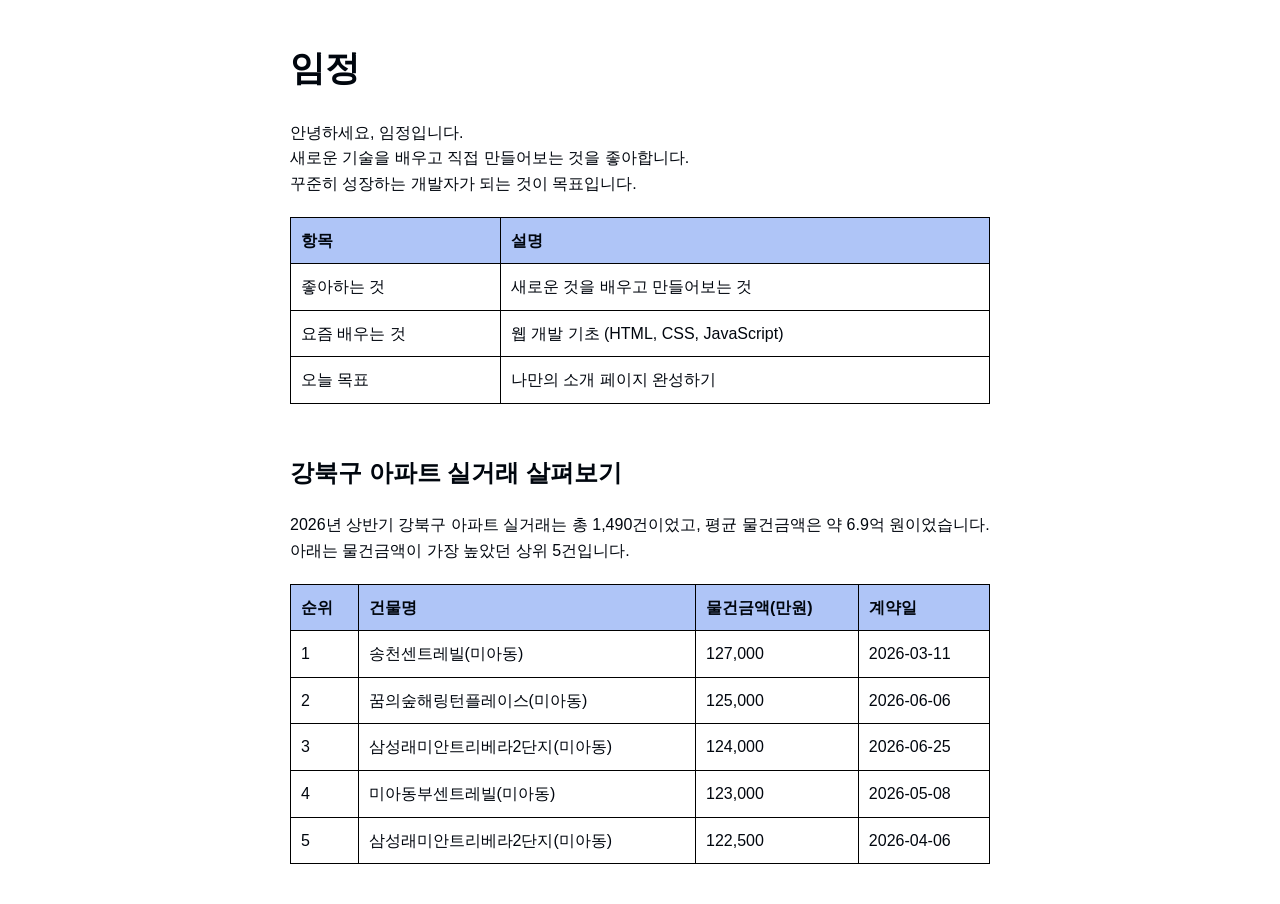
==== index.html @ 3ed94180 "Add analyze.py, index.html, seoul-apt-latest.csv Co-Authored-By: Claude Sonnet 5 <noreply@anthropic." ====
<!DOCTYPE html>
<html lang="ko">
<head>
<meta charset="UTF-8">
<title>임정 소개</title>
<style>
  body {
    font-family: sans-serif;
    max-width: 700px;
    margin: 40px auto;
    padding: 0 20px;
    background-color: #ffffff;
    color: #00060e;
    line-height: 1.6;
  }
  h1 {
    font-size: 2.2em;
  }
  table {
    border-collapse: collapse;
    width: 100%;
    margin-top: 20px;
  }
  th, td {
    border: 1px solid #000000;
    padding: 10px;
    text-align: left;
  }
  th {
    background-color: #afc5f7;
  }
  h2 {
    margin-top: 50px;
  }
</style>
</head>
<body>

<h1>임정</h1>

<p>
  안녕하세요, 임정입니다.<br>
  새로운 기술을 배우고 직접 만들어보는 것을 좋아합니다.<br>
  꾸준히 성장하는 개발자가 되는 것이 목표입니다.
</p>

<table>
  <tr>
    <th>항목</th>
    <th>설명</th>
  </tr>
  <tr>
    <td>좋아하는 것</td>
    <td>새로운 것을 배우고 만들어보는 것</td>
  </tr>
  <tr>
    <td>요즘 배우는 것</td>
    <td>웹 개발 기초 (HTML, CSS, JavaScript)</td>
  </tr>
  <tr>
    <td>오늘 목표</td>
    <td>나만의 소개 페이지 완성하기</td>
  </tr>
</table>

<h2>강북구 아파트 실거래 살펴보기</h2>

<p>
  2026년 상반기 강북구 아파트 실거래는 총 1,490건이었고, 평균 물건금액은 약 6.9억 원이었습니다.
  아래는 물건금액이 가장 높았던 상위 5건입니다.
</p>

<table>
  <tr>
    <th>순위</th>
    <th>건물명</th>
    <th>물건금액(만원)</th>
    <th>계약일</th>
  </tr>
  <tr>
    <td>1</td>
    <td>송천센트레빌(미아동)</td>
    <td>127,000</td>
    <td>2026-03-11</td>
  </tr>
  <tr>
    <td>2</td>
    <td>꿈의숲해링턴플레이스(미아동)</td>
    <td>125,000</td>
    <td>2026-06-06</td>
  </tr>
  <tr>
    <td>3</td>
    <td>삼성래미안트리베라2단지(미아동)</td>
    <td>124,000</td>
    <td>2026-06-25</td>
  </tr>
  <tr>
    <td>4</td>
    <td>미아동부센트레빌(미아동)</td>
    <td>123,000</td>
    <td>2026-05-08</td>
  </tr>
  <tr>
    <td>5</td>
    <td>삼성래미안트리베라2단지(미아동)</td>
    <td>122,500</td>
    <td>2026-04-06</td>
  </tr>
</table>

</body>
</html>
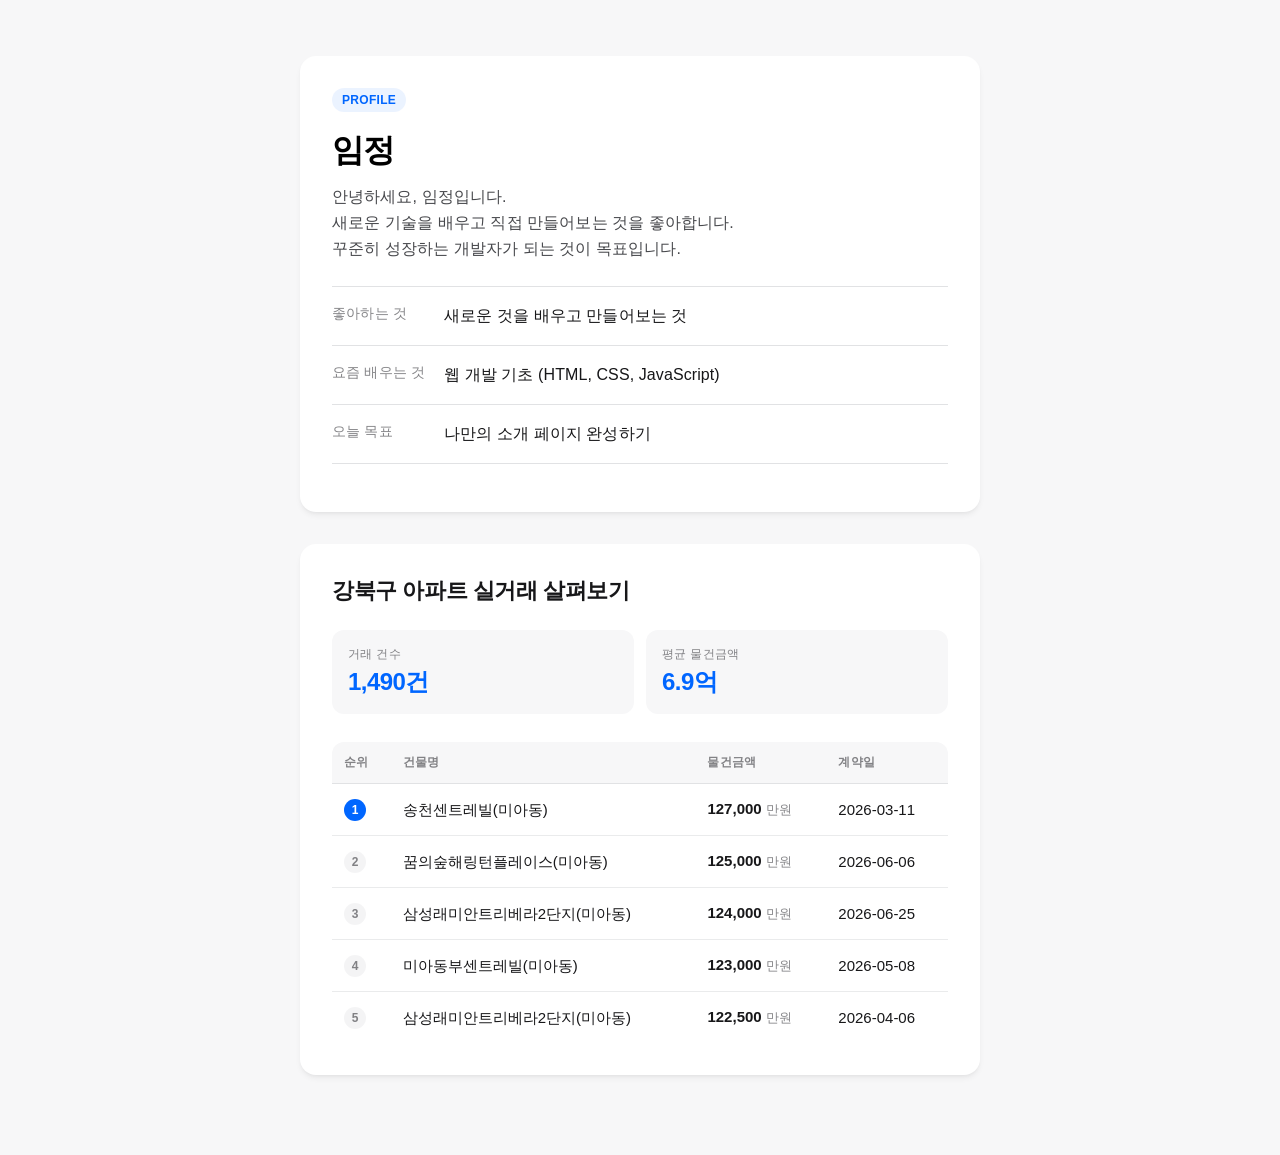
==== commit 1c00a857: "Redesign index.html with Wanted Montage design tokens Co-Authored-By: Claude Sonnet 5 <noreply@anthr" ====
--- a/index.html
+++ b/index.html
@@ -2,112 +2,346 @@
 <html lang="ko">
 <head>
 <meta charset="UTF-8">
+<meta name="viewport" content="width=device-width, initial-scale=1">
 <title>임정 소개</title>
 <style>
+  /*
+    Wanted Montage(https://github.com/wanteddev/montage-web) 디자인 토큰을
+    순수 CSS 변수로 옮겨온 값입니다. (semantic/light theme, typography, spacing)
+  */
+  :root {
+    --primary-normal: #0066FF;
+    --primary-strong: #005EEB;
+    --primary-heavy: #0054D1;
+
+    --label-normal: #171719;
+    --label-strong: #000000;
+    --label-neutral: rgba(46, 47, 51, 0.88);
+    --label-alternative: rgba(55, 56, 60, 0.61);
+    --label-assistive: rgba(55, 56, 60, 0.28);
+
+    --bg-normal: #ffffff;
+    --bg-alternative: #F7F7F8;
+
+    --line-solid-normal: #E1E2E4;
+    --line-solid-neutral: #EAEBEC;
+    --line-normal-normal: rgba(112, 115, 124, 0.22);
+    --fill-normal: rgba(112, 115, 124, 0.08);
+
+    --status-positive: #00BF40;
+    --status-cautionary: #FF9200;
+    --status-negative: #FF4242;
+
+    --primary-bg-weak: rgba(0, 102, 255, 0.08);
+
+    --radius-sm: 8px;
+    --radius-md: 12px;
+    --radius-lg: 16px;
+
+    --shadow-small: 0px 2px 4px -2px rgba(15, 15, 16, 0.06), 0px 4px 6px -1px rgba(15, 15, 16, 0.06);
+    --shadow-medium: 0px 4px 6px -2px rgba(15, 15, 16, 0.07), 0px 10px 15px -3px rgba(15, 15, 16, 0.07);
+  }
+
+  @media (prefers-color-scheme: dark) {
+    :root {
+      --primary-normal: #3385FF;
+      --primary-strong: #1A75FF;
+      --primary-heavy: #0066FF;
+
+      --label-normal: #F7F7F8;
+      --label-strong: #ffffff;
+      --label-neutral: rgba(194, 196, 200, 0.88);
+      --label-alternative: rgba(174, 176, 182, 0.61);
+      --label-assistive: rgba(174, 176, 182, 0.28);
+
+      --bg-normal: #1B1C1E;
+      --bg-alternative: #0F0F10;
+
+      --line-solid-normal: #37383C;
+      --line-solid-neutral: #333438;
+      --line-normal-normal: rgba(135, 138, 147, 0.28);
+      --fill-normal: rgba(135, 138, 147, 0.22);
+
+      --primary-bg-weak: rgba(51, 133, 255, 0.12);
+      --shadow-small: 0px 2px 4px -2px rgba(0, 0, 0, 0.4), 0px 4px 6px -1px rgba(0, 0, 0, 0.4);
+      --shadow-medium: 0px 4px 6px -2px rgba(0, 0, 0, 0.45), 0px 10px 15px -3px rgba(0, 0, 0, 0.45);
+    }
+  }
+
+  * { box-sizing: border-box; }
+
   body {
-    font-family: sans-serif;
-    max-width: 700px;
-    margin: 40px auto;
-    padding: 0 20px;
-    background-color: #ffffff;
-    color: #00060e;
-    line-height: 1.6;
-  }
-  h1 {
-    font-size: 2.2em;
-  }
+    font-family: "Pretendard", -apple-system, BlinkMacSystemFont, "Apple SD Gothic Neo",
+      "Segoe UI", Roboto, "Noto Sans KR", sans-serif;
+    max-width: 720px;
+    margin: 0 auto;
+    padding: 56px 20px 80px;
+    background-color: var(--bg-alternative);
+    color: var(--label-normal);
+  }
+
+  /* Montage typography scale */
+  .title1 {
+    font-size: 2rem;
+    line-height: 2.75rem;
+    letter-spacing: -0.0253em;
+    font-weight: 700;
+    margin: 0;
+  }
+  .heading1 {
+    font-size: 1.375rem;
+    line-height: 1.875rem;
+    letter-spacing: -0.0194em;
+    font-weight: 700;
+    margin: 0;
+  }
+  .body1 {
+    font-size: 1rem;
+    line-height: 1.625rem;
+    letter-spacing: 0.0057em;
+    font-weight: 400;
+    margin: 0;
+  }
+  .label1 {
+    font-size: 0.875rem;
+    line-height: 1.25rem;
+    letter-spacing: 0.0145em;
+    font-weight: 500;
+  }
+  .caption1 {
+    font-size: 0.75rem;
+    line-height: 1rem;
+    letter-spacing: 0.0252em;
+    font-weight: 500;
+  }
+
+  .card {
+    background-color: var(--bg-normal);
+    border-radius: var(--radius-lg);
+    box-shadow: var(--shadow-small);
+    padding: 32px;
+  }
+
+  section + section {
+    margin-top: 32px;
+  }
+
+  .profile-name {
+    color: var(--label-strong);
+  }
+
+  .profile-desc {
+    margin-top: 12px;
+    color: var(--label-neutral);
+  }
+
+  .badge {
+    display: inline-flex;
+    align-items: center;
+    gap: 6px;
+    padding: 4px 10px;
+    border-radius: 999px;
+    background-color: var(--primary-bg-weak);
+    color: var(--primary-normal);
+    font-weight: 600;
+    width: fit-content;
+    margin-bottom: 16px;
+  }
+
+  .info-grid {
+    margin-top: 24px;
+    border-top: 1px solid var(--line-solid-normal);
+  }
+
+  .info-row {
+    display: flex;
+    gap: 16px;
+    padding: 16px 0;
+    border-bottom: 1px solid var(--line-solid-normal);
+  }
+
+  .info-row dt {
+    flex: 0 0 96px;
+    color: var(--label-alternative);
+    font-weight: 500;
+  }
+
+  .info-row dd {
+    margin: 0;
+    color: var(--label-normal);
+  }
+
+  .stat-grid {
+    display: grid;
+    grid-template-columns: repeat(2, 1fr);
+    gap: 12px;
+    margin: 24px 0 28px;
+  }
+
+  .stat-card {
+    background-color: var(--bg-alternative);
+    border-radius: var(--radius-md);
+    padding: 16px;
+  }
+
+  .stat-card .caption1 {
+    color: var(--label-alternative);
+    display: block;
+    margin-bottom: 4px;
+  }
+
+  .stat-card .stat-value {
+    font-size: 1.5rem;
+    line-height: 2rem;
+    letter-spacing: -0.023em;
+    font-weight: 700;
+    color: var(--primary-normal);
+  }
+
   table {
+    width: 100%;
     border-collapse: collapse;
-    width: 100%;
-    margin-top: 20px;
-  }
-  th, td {
-    border: 1px solid #000000;
-    padding: 10px;
+    border-radius: var(--radius-md);
+    overflow: hidden;
+  }
+
+  thead th {
+    background-color: var(--bg-alternative);
+    color: var(--label-alternative);
     text-align: left;
-  }
-  th {
-    background-color: #afc5f7;
-  }
-  h2 {
-    margin-top: 50px;
+    padding: 12px 12px;
+    font-size: 0.75rem;
+    letter-spacing: 0.0252em;
+    font-weight: 600;
+    border-bottom: 1px solid var(--line-solid-normal);
+  }
+
+  tbody td {
+    padding: 14px 12px;
+    border-bottom: 1px solid var(--line-solid-neutral);
+    font-size: 0.9375rem;
+    line-height: 1.375rem;
+    color: var(--label-normal);
+  }
+
+  tbody tr:last-child td {
+    border-bottom: none;
+  }
+
+  .rank-chip {
+    display: inline-flex;
+    align-items: center;
+    justify-content: center;
+    width: 22px;
+    height: 22px;
+    border-radius: 999px;
+    background-color: var(--fill-normal);
+    color: var(--label-alternative);
+    font-size: 0.75rem;
+    font-weight: 700;
+  }
+
+  .rank-chip.top {
+    background-color: var(--primary-normal);
+    color: #ffffff;
+  }
+
+  .price-cell {
+    font-weight: 600;
+    color: var(--label-normal);
+  }
+
+  .price-unit {
+    color: var(--label-alternative);
+    font-weight: 400;
+    font-size: 0.8125rem;
   }
 </style>
 </head>
 <body>
 
-<h1>임정</h1>
-
-<p>
-  안녕하세요, 임정입니다.<br>
-  새로운 기술을 배우고 직접 만들어보는 것을 좋아합니다.<br>
-  꾸준히 성장하는 개발자가 되는 것이 목표입니다.
-</p>
-
-<table>
-  <tr>
-    <th>항목</th>
-    <th>설명</th>
-  </tr>
-  <tr>
-    <td>좋아하는 것</td>
-    <td>새로운 것을 배우고 만들어보는 것</td>
-  </tr>
-  <tr>
-    <td>요즘 배우는 것</td>
-    <td>웹 개발 기초 (HTML, CSS, JavaScript)</td>
-  </tr>
-  <tr>
-    <td>오늘 목표</td>
-    <td>나만의 소개 페이지 완성하기</td>
-  </tr>
-</table>
-
-<h2>강북구 아파트 실거래 살펴보기</h2>
-
-<p>
-  2026년 상반기 강북구 아파트 실거래는 총 1,490건이었고, 평균 물건금액은 약 6.9억 원이었습니다.
-  아래는 물건금액이 가장 높았던 상위 5건입니다.
-</p>
-
-<table>
-  <tr>
-    <th>순위</th>
-    <th>건물명</th>
-    <th>물건금액(만원)</th>
-    <th>계약일</th>
-  </tr>
-  <tr>
-    <td>1</td>
-    <td>송천센트레빌(미아동)</td>
-    <td>127,000</td>
-    <td>2026-03-11</td>
-  </tr>
-  <tr>
-    <td>2</td>
-    <td>꿈의숲해링턴플레이스(미아동)</td>
-    <td>125,000</td>
-    <td>2026-06-06</td>
-  </tr>
-  <tr>
-    <td>3</td>
-    <td>삼성래미안트리베라2단지(미아동)</td>
-    <td>124,000</td>
-    <td>2026-06-25</td>
-  </tr>
-  <tr>
-    <td>4</td>
-    <td>미아동부센트레빌(미아동)</td>
-    <td>123,000</td>
-    <td>2026-05-08</td>
-  </tr>
-  <tr>
-    <td>5</td>
-    <td>삼성래미안트리베라2단지(미아동)</td>
-    <td>122,500</td>
-    <td>2026-04-06</td>
-  </tr>
-</table>
+<section class="card">
+  <span class="badge caption1">PROFILE</span>
+  <h1 class="title1 profile-name">임정</h1>
+  <p class="body1 profile-desc">
+    안녕하세요, 임정입니다.<br>
+    새로운 기술을 배우고 직접 만들어보는 것을 좋아합니다.<br>
+    꾸준히 성장하는 개발자가 되는 것이 목표입니다.
+  </p>
+
+  <dl class="info-grid">
+    <div class="info-row">
+      <dt class="label1">좋아하는 것</dt>
+      <dd class="body1">새로운 것을 배우고 만들어보는 것</dd>
+    </div>
+    <div class="info-row">
+      <dt class="label1">요즘 배우는 것</dt>
+      <dd class="body1">웹 개발 기초 (HTML, CSS, JavaScript)</dd>
+    </div>
+    <div class="info-row">
+      <dt class="label1">오늘 목표</dt>
+      <dd class="body1">나만의 소개 페이지 완성하기</dd>
+    </div>
+  </dl>
+</section>
+
+<section class="card">
+  <h2 class="heading1">강북구 아파트 실거래 살펴보기</h2>
+
+  <div class="stat-grid">
+    <div class="stat-card">
+      <span class="caption1">거래 건수</span>
+      <span class="stat-value">1,490건</span>
+    </div>
+    <div class="stat-card">
+      <span class="caption1">평균 물건금액</span>
+      <span class="stat-value">6.9억</span>
+    </div>
+  </div>
+
+  <table>
+    <thead>
+      <tr>
+        <th>순위</th>
+        <th>건물명</th>
+        <th>물건금액</th>
+        <th>계약일</th>
+      </tr>
+    </thead>
+    <tbody>
+      <tr>
+        <td><span class="rank-chip top">1</span></td>
+        <td>송천센트레빌(미아동)</td>
+        <td class="price-cell">127,000 <span class="price-unit">만원</span></td>
+        <td>2026-03-11</td>
+      </tr>
+      <tr>
+        <td><span class="rank-chip">2</span></td>
+        <td>꿈의숲해링턴플레이스(미아동)</td>
+        <td class="price-cell">125,000 <span class="price-unit">만원</span></td>
+        <td>2026-06-06</td>
+      </tr>
+      <tr>
+        <td><span class="rank-chip">3</span></td>
+        <td>삼성래미안트리베라2단지(미아동)</td>
+        <td class="price-cell">124,000 <span class="price-unit">만원</span></td>
+        <td>2026-06-25</td>
+      </tr>
+      <tr>
+        <td><span class="rank-chip">4</span></td>
+        <td>미아동부센트레빌(미아동)</td>
+        <td class="price-cell">123,000 <span class="price-unit">만원</span></td>
+        <td>2026-05-08</td>
+      </tr>
+      <tr>
+        <td><span class="rank-chip">5</span></td>
+        <td>삼성래미안트리베라2단지(미아동)</td>
+        <td class="price-cell">122,500 <span class="price-unit">만원</span></td>
+        <td>2026-04-06</td>
+      </tr>
+    </tbody>
+  </table>
+</section>
 
 </body>
 </html>
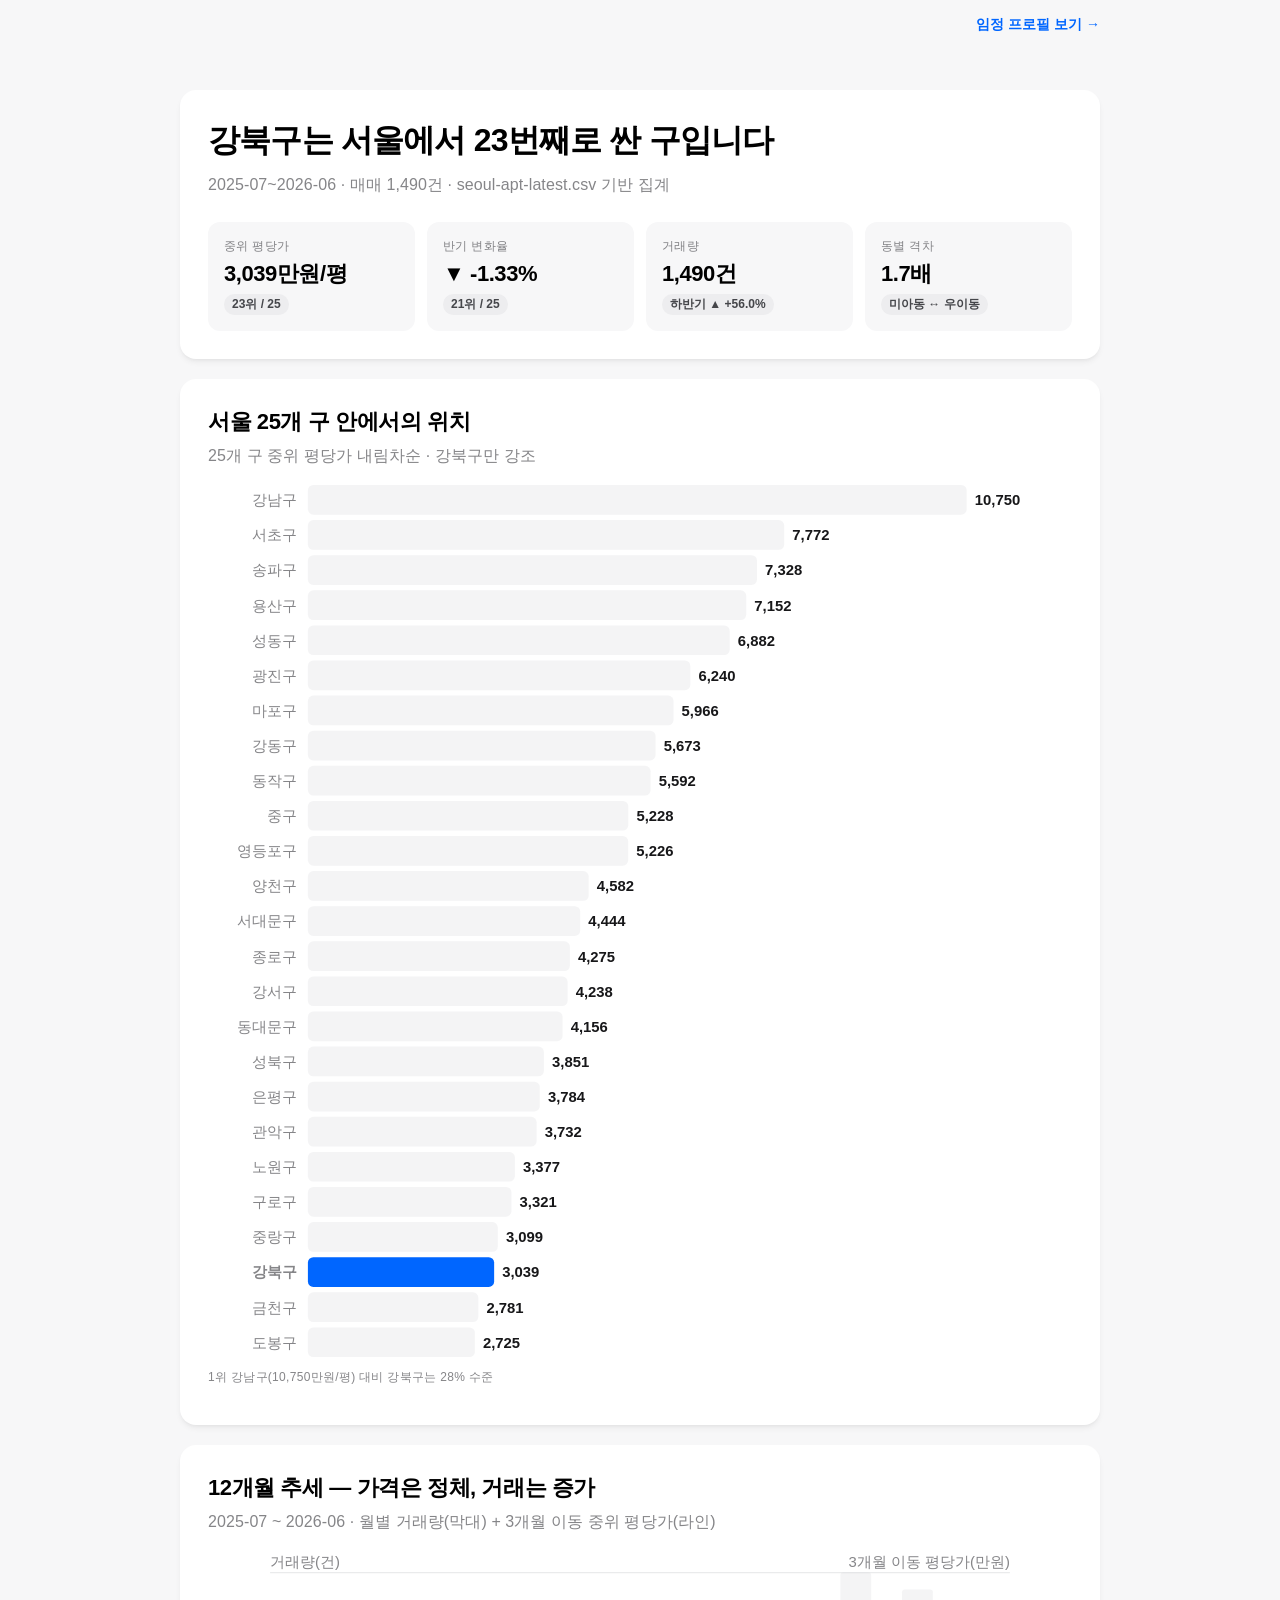
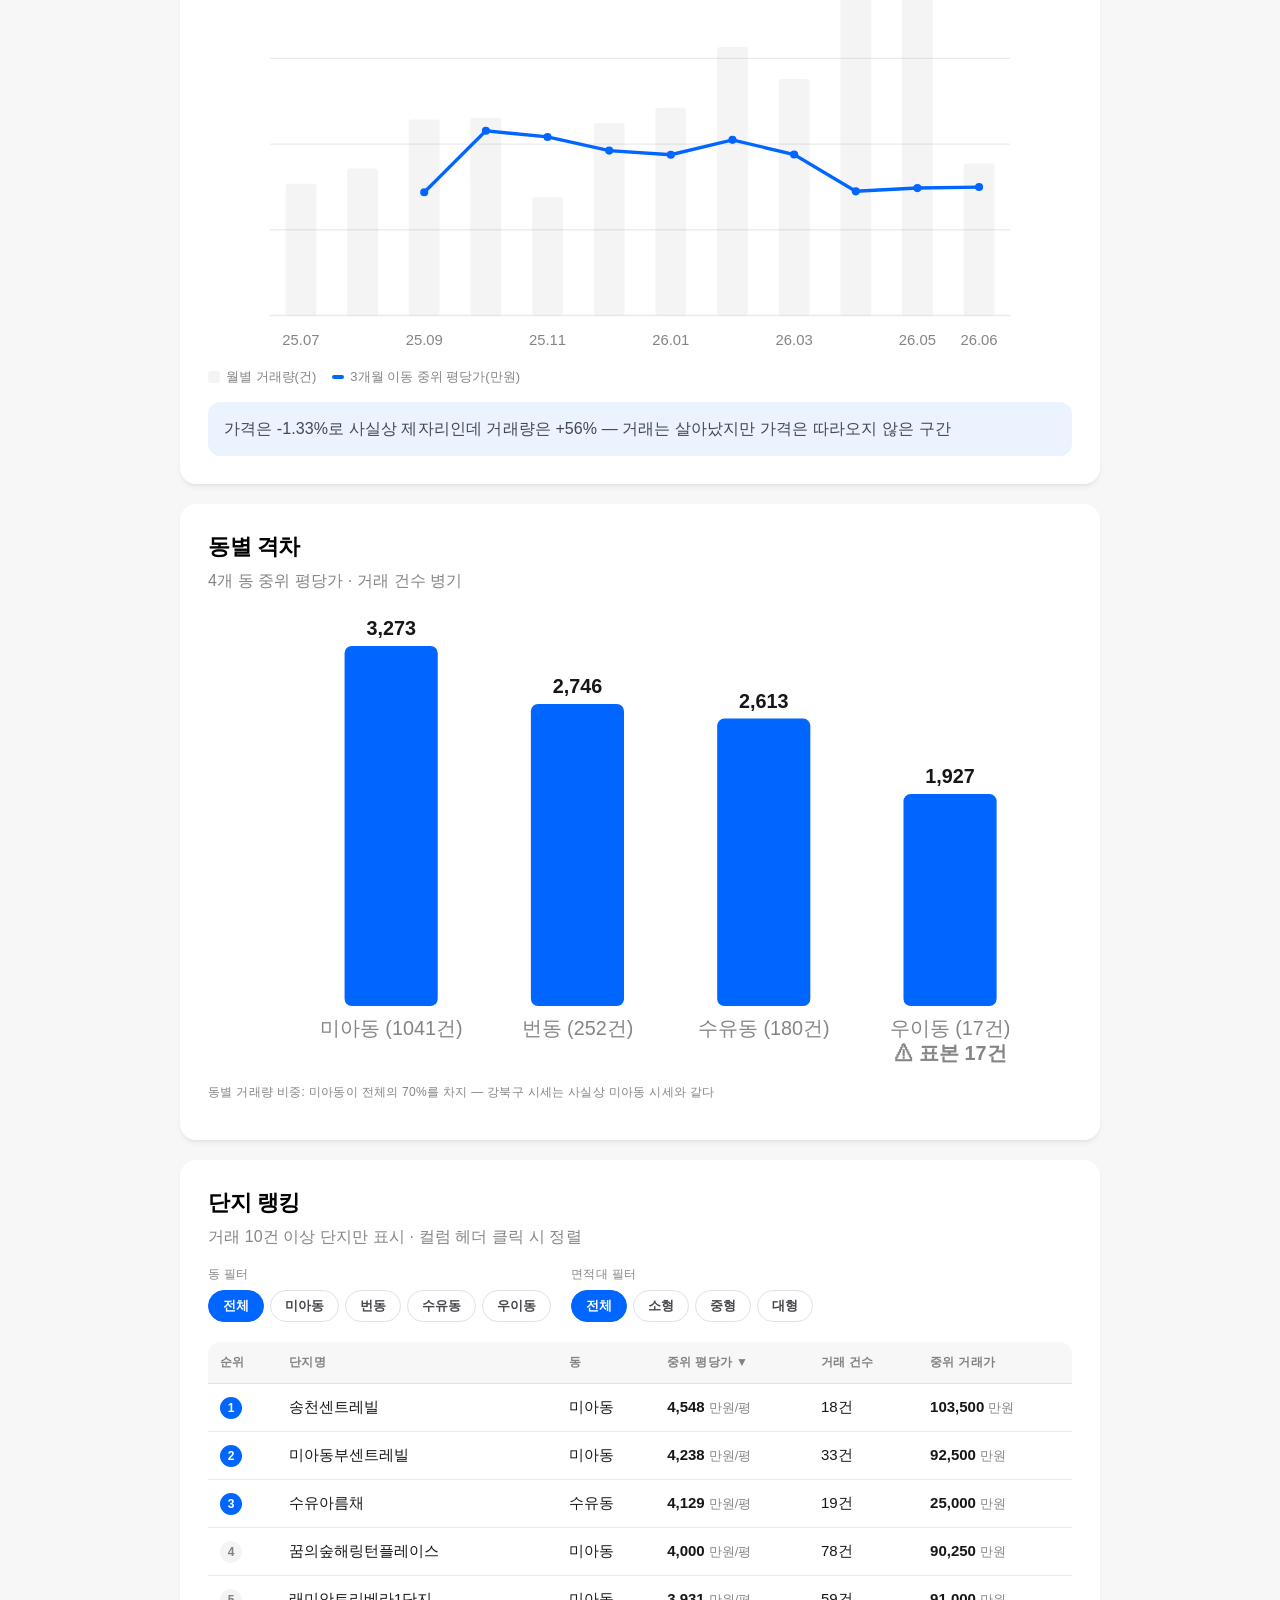
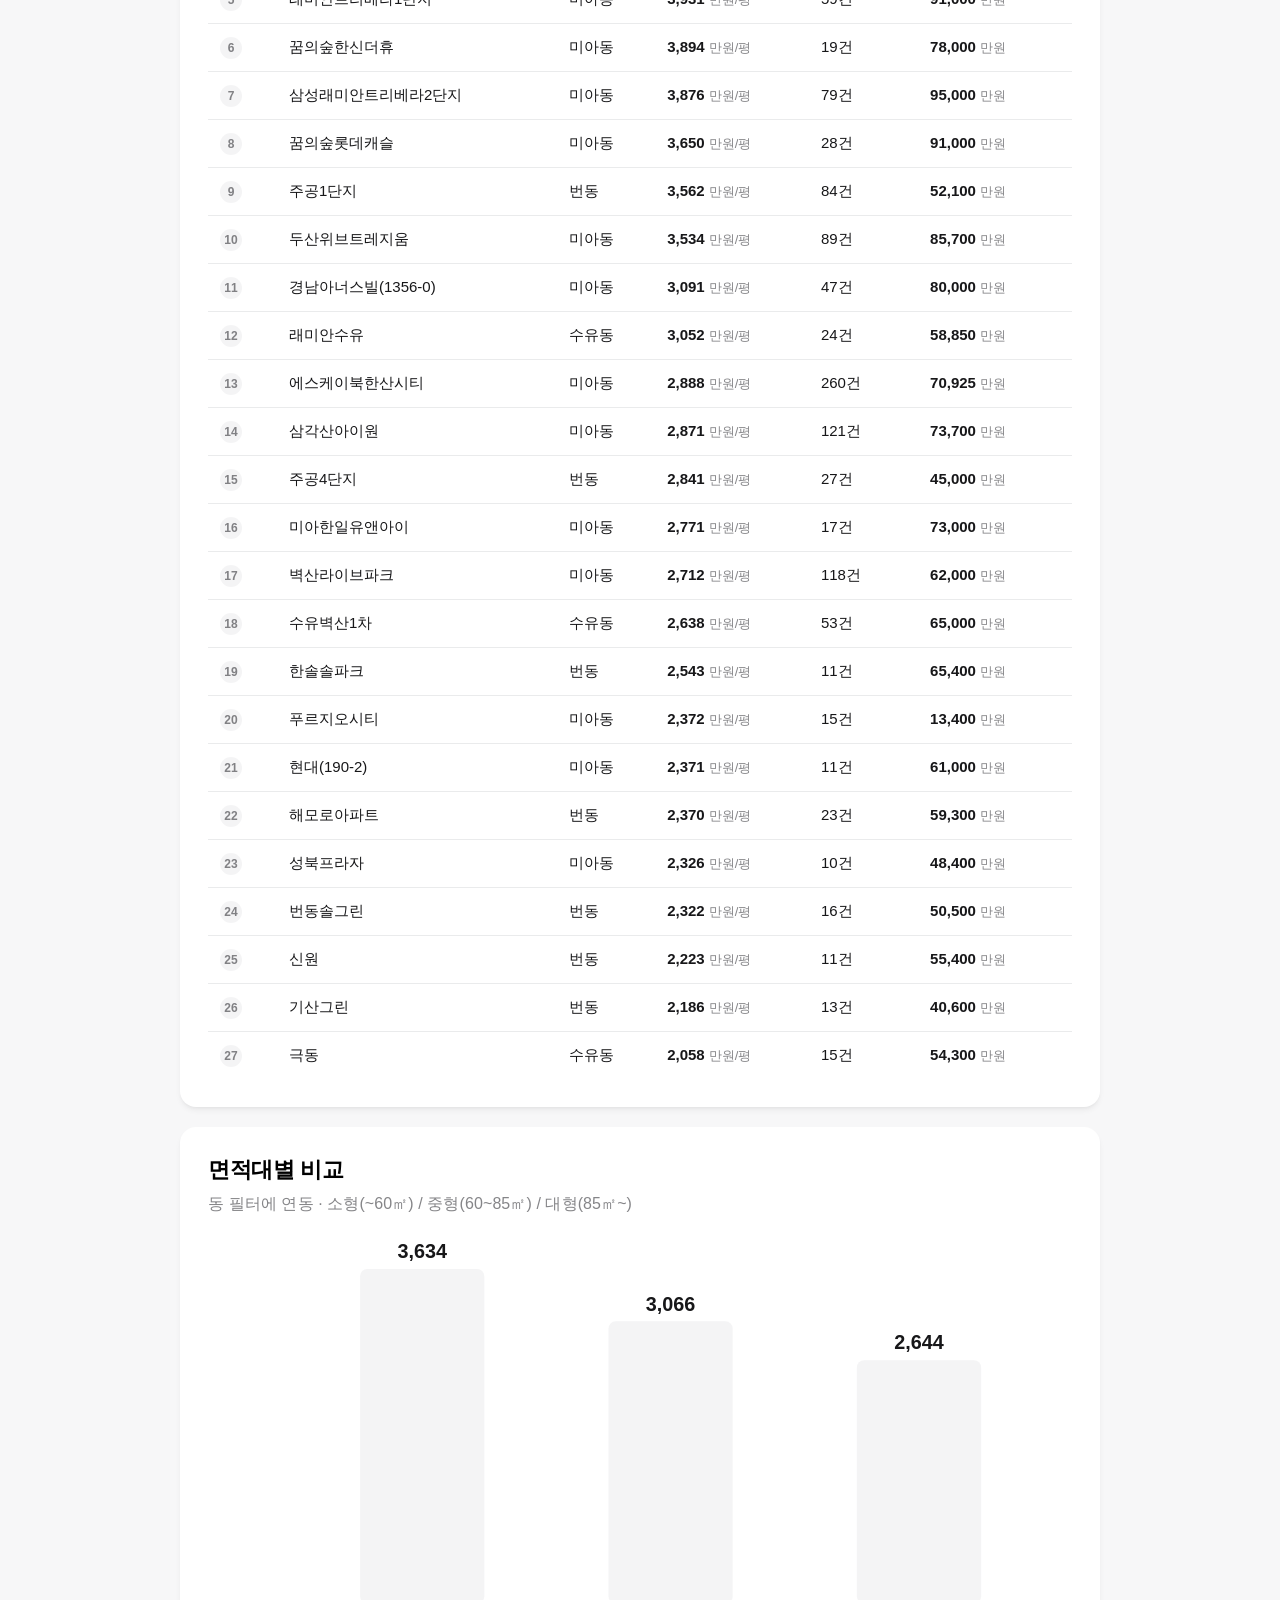
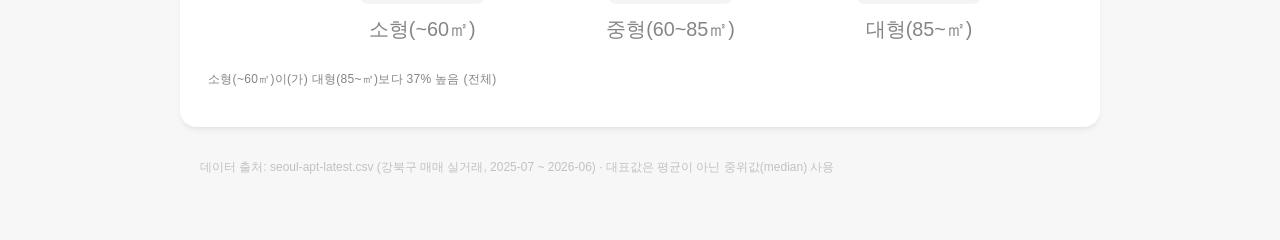
==== commit 3daafdaa: "Add 강북구 apartment sales dashboard Replace index.html with a single-page dashboard (S0-S5) driven by " ====
--- a/index.html
+++ b/index.html
@@ -3,345 +3,104 @@
 <head>
 <meta charset="UTF-8">
 <meta name="viewport" content="width=device-width, initial-scale=1">
-<title>임정 소개</title>
-<style>
-  /*
-    Wanted Montage(https://github.com/wanteddev/montage-web) 디자인 토큰을
-    순수 CSS 변수로 옮겨온 값입니다. (semantic/light theme, typography, spacing)
-  */
-  :root {
-    --primary-normal: #0066FF;
-    --primary-strong: #005EEB;
-    --primary-heavy: #0054D1;
-
-    --label-normal: #171719;
-    --label-strong: #000000;
-    --label-neutral: rgba(46, 47, 51, 0.88);
-    --label-alternative: rgba(55, 56, 60, 0.61);
-    --label-assistive: rgba(55, 56, 60, 0.28);
-
-    --bg-normal: #ffffff;
-    --bg-alternative: #F7F7F8;
-
-    --line-solid-normal: #E1E2E4;
-    --line-solid-neutral: #EAEBEC;
-    --line-normal-normal: rgba(112, 115, 124, 0.22);
-    --fill-normal: rgba(112, 115, 124, 0.08);
-
-    --status-positive: #00BF40;
-    --status-cautionary: #FF9200;
-    --status-negative: #FF4242;
-
-    --primary-bg-weak: rgba(0, 102, 255, 0.08);
-
-    --radius-sm: 8px;
-    --radius-md: 12px;
-    --radius-lg: 16px;
-
-    --shadow-small: 0px 2px 4px -2px rgba(15, 15, 16, 0.06), 0px 4px 6px -1px rgba(15, 15, 16, 0.06);
-    --shadow-medium: 0px 4px 6px -2px rgba(15, 15, 16, 0.07), 0px 10px 15px -3px rgba(15, 15, 16, 0.07);
-  }
-
-  @media (prefers-color-scheme: dark) {
-    :root {
-      --primary-normal: #3385FF;
-      --primary-strong: #1A75FF;
-      --primary-heavy: #0066FF;
-
-      --label-normal: #F7F7F8;
-      --label-strong: #ffffff;
-      --label-neutral: rgba(194, 196, 200, 0.88);
-      --label-alternative: rgba(174, 176, 182, 0.61);
-      --label-assistive: rgba(174, 176, 182, 0.28);
-
-      --bg-normal: #1B1C1E;
-      --bg-alternative: #0F0F10;
-
-      --line-solid-normal: #37383C;
-      --line-solid-neutral: #333438;
-      --line-normal-normal: rgba(135, 138, 147, 0.28);
-      --fill-normal: rgba(135, 138, 147, 0.22);
-
-      --primary-bg-weak: rgba(51, 133, 255, 0.12);
-      --shadow-small: 0px 2px 4px -2px rgba(0, 0, 0, 0.4), 0px 4px 6px -1px rgba(0, 0, 0, 0.4);
-      --shadow-medium: 0px 4px 6px -2px rgba(0, 0, 0, 0.45), 0px 10px 15px -3px rgba(0, 0, 0, 0.45);
-    }
-  }
-
-  * { box-sizing: border-box; }
-
-  body {
-    font-family: "Pretendard", -apple-system, BlinkMacSystemFont, "Apple SD Gothic Neo",
-      "Segoe UI", Roboto, "Noto Sans KR", sans-serif;
-    max-width: 720px;
-    margin: 0 auto;
-    padding: 56px 20px 80px;
-    background-color: var(--bg-alternative);
-    color: var(--label-normal);
-  }
-
-  /* Montage typography scale */
-  .title1 {
-    font-size: 2rem;
-    line-height: 2.75rem;
-    letter-spacing: -0.0253em;
-    font-weight: 700;
-    margin: 0;
-  }
-  .heading1 {
-    font-size: 1.375rem;
-    line-height: 1.875rem;
-    letter-spacing: -0.0194em;
-    font-weight: 700;
-    margin: 0;
-  }
-  .body1 {
-    font-size: 1rem;
-    line-height: 1.625rem;
-    letter-spacing: 0.0057em;
-    font-weight: 400;
-    margin: 0;
-  }
-  .label1 {
-    font-size: 0.875rem;
-    line-height: 1.25rem;
-    letter-spacing: 0.0145em;
-    font-weight: 500;
-  }
-  .caption1 {
-    font-size: 0.75rem;
-    line-height: 1rem;
-    letter-spacing: 0.0252em;
-    font-weight: 500;
-  }
-
-  .card {
-    background-color: var(--bg-normal);
-    border-radius: var(--radius-lg);
-    box-shadow: var(--shadow-small);
-    padding: 32px;
-  }
-
-  section + section {
-    margin-top: 32px;
-  }
-
-  .profile-name {
-    color: var(--label-strong);
-  }
-
-  .profile-desc {
-    margin-top: 12px;
-    color: var(--label-neutral);
-  }
-
-  .badge {
-    display: inline-flex;
-    align-items: center;
-    gap: 6px;
-    padding: 4px 10px;
-    border-radius: 999px;
-    background-color: var(--primary-bg-weak);
-    color: var(--primary-normal);
-    font-weight: 600;
-    width: fit-content;
-    margin-bottom: 16px;
-  }
-
-  .info-grid {
-    margin-top: 24px;
-    border-top: 1px solid var(--line-solid-normal);
-  }
-
-  .info-row {
-    display: flex;
-    gap: 16px;
-    padding: 16px 0;
-    border-bottom: 1px solid var(--line-solid-normal);
-  }
-
-  .info-row dt {
-    flex: 0 0 96px;
-    color: var(--label-alternative);
-    font-weight: 500;
-  }
-
-  .info-row dd {
-    margin: 0;
-    color: var(--label-normal);
-  }
-
-  .stat-grid {
-    display: grid;
-    grid-template-columns: repeat(2, 1fr);
-    gap: 12px;
-    margin: 24px 0 28px;
-  }
-
-  .stat-card {
-    background-color: var(--bg-alternative);
-    border-radius: var(--radius-md);
-    padding: 16px;
-  }
-
-  .stat-card .caption1 {
-    color: var(--label-alternative);
-    display: block;
-    margin-bottom: 4px;
-  }
-
-  .stat-card .stat-value {
-    font-size: 1.5rem;
-    line-height: 2rem;
-    letter-spacing: -0.023em;
-    font-weight: 700;
-    color: var(--primary-normal);
-  }
-
-  table {
-    width: 100%;
-    border-collapse: collapse;
-    border-radius: var(--radius-md);
-    overflow: hidden;
-  }
-
-  thead th {
-    background-color: var(--bg-alternative);
-    color: var(--label-alternative);
-    text-align: left;
-    padding: 12px 12px;
-    font-size: 0.75rem;
-    letter-spacing: 0.0252em;
-    font-weight: 600;
-    border-bottom: 1px solid var(--line-solid-normal);
-  }
-
-  tbody td {
-    padding: 14px 12px;
-    border-bottom: 1px solid var(--line-solid-neutral);
-    font-size: 0.9375rem;
-    line-height: 1.375rem;
-    color: var(--label-normal);
-  }
-
-  tbody tr:last-child td {
-    border-bottom: none;
-  }
-
-  .rank-chip {
-    display: inline-flex;
-    align-items: center;
-    justify-content: center;
-    width: 22px;
-    height: 22px;
-    border-radius: 999px;
-    background-color: var(--fill-normal);
-    color: var(--label-alternative);
-    font-size: 0.75rem;
-    font-weight: 700;
-  }
-
-  .rank-chip.top {
-    background-color: var(--primary-normal);
-    color: #ffffff;
-  }
-
-  .price-cell {
-    font-weight: 600;
-    color: var(--label-normal);
-  }
-
-  .price-unit {
-    color: var(--label-alternative);
-    font-weight: 400;
-    font-size: 0.8125rem;
-  }
-</style>
+<title>강북구 아파트 매매 대시보드</title>
+<link rel="stylesheet" href="assets/dashboard.css">
 </head>
 <body>
 
-<section class="card">
-  <span class="badge caption1">PROFILE</span>
-  <h1 class="title1 profile-name">임정</h1>
-  <p class="body1 profile-desc">
-    안녕하세요, 임정입니다.<br>
-    새로운 기술을 배우고 직접 만들어보는 것을 좋아합니다.<br>
-    꾸준히 성장하는 개발자가 되는 것이 목표입니다.
-  </p>
+<nav class="top-nav">
+  <a href="profile.html">임정 프로필 보기 →</a>
+</nav>
 
-  <dl class="info-grid">
-    <div class="info-row">
-      <dt class="label1">좋아하는 것</dt>
-      <dd class="body1">새로운 것을 배우고 만들어보는 것</dd>
+<div class="wrap">
+
+  <!-- S0. 히어로 -->
+  <section class="card hero">
+    <h1 class="title1 hero-headline" id="hero-headline">불러오는 중…</h1>
+    <p class="body1 hero-sub" id="hero-sub"></p>
+    <div class="kpi-grid" id="kpi-grid"></div>
+  </section>
+
+  <!-- S1. 서울 25개 구 안에서의 위치 -->
+  <section class="card">
+    <div class="section-header">
+      <h2 class="heading1">서울 25개 구 안에서의 위치</h2>
+      <p class="body1 section-caption">25개 구 중위 평당가 내림차순 · 강북구만 강조</p>
     </div>
-    <div class="info-row">
-      <dt class="label1">요즘 배우는 것</dt>
-      <dd class="body1">웹 개발 기초 (HTML, CSS, JavaScript)</dd>
+    <div class="chart-scroll" id="gu-ranking-chart" role="group" aria-label="서울 25개 구 중위 평당가 랭킹 차트"></div>
+    <p class="caption1 section-caption" id="gu-ranking-caption"></p>
+  </section>
+
+  <!-- S2. 12개월 추세 -->
+  <section class="card">
+    <div class="section-header">
+      <h2 class="heading1">12개월 추세 — 가격은 정체, 거래는 증가</h2>
+      <p class="body1 section-caption">2025-07 ~ 2026-06 · 월별 거래량(막대) + 3개월 이동 중위 평당가(라인)</p>
     </div>
-    <div class="info-row">
-      <dt class="label1">오늘 목표</dt>
-      <dd class="body1">나만의 소개 페이지 완성하기</dd>
+    <div class="chart-scroll" id="monthly-chart"></div>
+    <div class="legend">
+      <span class="legend-item"><span class="legend-swatch bar"></span>월별 거래량(건)</span>
+      <span class="legend-item"><span class="legend-swatch line"></span>3개월 이동 중위 평당가(만원)</span>
     </div>
-  </dl>
-</section>
+    <p class="section-insight body1">
+      가격은 -1.33%로 사실상 제자리인데 거래량은 +56% — 거래는 살아났지만 가격은 따라오지 않은 구간
+    </p>
+  </section>
 
-<section class="card">
-  <h2 class="heading1">강북구 아파트 실거래 살펴보기</h2>
+  <!-- S3. 동별 격차 -->
+  <section class="card">
+    <div class="section-header">
+      <h2 class="heading1">동별 격차</h2>
+      <p class="body1 section-caption">4개 동 중위 평당가 · 거래 건수 병기</p>
+    </div>
+    <div class="chart-scroll" id="dong-chart"></div>
+    <p class="caption1 section-caption" id="dong-caption"></p>
+  </section>
 
-  <div class="stat-grid">
-    <div class="stat-card">
-      <span class="caption1">거래 건수</span>
-      <span class="stat-value">1,490건</span>
+  <!-- S4. 단지 랭킹 -->
+  <section class="card">
+    <div class="section-header">
+      <h2 class="heading1">단지 랭킹</h2>
+      <p class="body1 section-caption">거래 10건 이상 단지만 표시 · 컬럼 헤더 클릭 시 정렬</p>
     </div>
-    <div class="stat-card">
-      <span class="caption1">평균 물건금액</span>
-      <span class="stat-value">6.9억</span>
+
+    <div class="filter-bar">
+      <div class="filter-group">
+        <span class="caption1">동 필터</span>
+        <div class="filter-options" id="dong-filter" role="group" aria-label="동 필터"></div>
+      </div>
+      <div class="filter-group">
+        <span class="caption1">면적대 필터</span>
+        <div class="filter-options" id="area-filter" role="group" aria-label="면적대 필터"></div>
+      </div>
     </div>
-  </div>
 
-  <table>
-    <thead>
-      <tr>
-        <th>순위</th>
-        <th>건물명</th>
-        <th>물건금액</th>
-        <th>계약일</th>
-      </tr>
-    </thead>
-    <tbody>
-      <tr>
-        <td><span class="rank-chip top">1</span></td>
-        <td>송천센트레빌(미아동)</td>
-        <td class="price-cell">127,000 <span class="price-unit">만원</span></td>
-        <td>2026-03-11</td>
-      </tr>
-      <tr>
-        <td><span class="rank-chip">2</span></td>
-        <td>꿈의숲해링턴플레이스(미아동)</td>
-        <td class="price-cell">125,000 <span class="price-unit">만원</span></td>
-        <td>2026-06-06</td>
-      </tr>
-      <tr>
-        <td><span class="rank-chip">3</span></td>
-        <td>삼성래미안트리베라2단지(미아동)</td>
-        <td class="price-cell">124,000 <span class="price-unit">만원</span></td>
-        <td>2026-06-25</td>
-      </tr>
-      <tr>
-        <td><span class="rank-chip">4</span></td>
-        <td>미아동부센트레빌(미아동)</td>
-        <td class="price-cell">123,000 <span class="price-unit">만원</span></td>
-        <td>2026-05-08</td>
-      </tr>
-      <tr>
-        <td><span class="rank-chip">5</span></td>
-        <td>삼성래미안트리베라2단지(미아동)</td>
-        <td class="price-cell">122,500 <span class="price-unit">만원</span></td>
-        <td>2026-04-06</td>
-      </tr>
-    </tbody>
-  </table>
-</section>
+    <div class="table-scroll">
+      <table class="rank-table" id="complex-table">
+        <thead id="complex-thead"></thead>
+        <tbody id="complex-tbody"></tbody>
+      </table>
+    </div>
+    <div class="empty-state" id="complex-empty" style="display:none;"></div>
+  </section>
 
+  <!-- S5. 면적대별 비교 -->
+  <section class="card">
+    <div class="section-header">
+      <h2 class="heading1">면적대별 비교</h2>
+      <p class="body1 section-caption">동 필터에 연동 · 소형(~60㎡) / 중형(60~85㎡) / 대형(85㎡~)</p>
+    </div>
+    <div class="chart-scroll" id="area-band-chart"></div>
+    <p class="caption1 section-caption" id="area-band-caption"></p>
+  </section>
+
+  <footer class="page-footer">
+    데이터 출처: seoul-apt-latest.csv (강북구 매매 실거래, 2025-07 ~ 2026-06) · 대표값은 평균이 아닌 중위값(median) 사용
+  </footer>
+
+</div>
+
+<script src="data/dashboard.js"></script>
+<script src="assets/dashboard.js"></script>
 </body>
 </html>
--- a/assets/dashboard.css
+++ b/assets/dashboard.css
@@ -0,0 +1,437 @@
+/*
+  강북구 아파트 매매 대시보드 — 스타일시트
+  Wanted Montage 디자인 토큰(:root, light/dark) 승계 + 대시보드 전용 컴포넌트.
+  외부 폰트/리소스 없음.
+*/
+
+:root {
+  --primary-normal: #0066FF;
+  --primary-strong: #005EEB;
+  --primary-heavy: #0054D1;
+
+  --label-normal: #171719;
+  --label-strong: #000000;
+  --label-neutral: rgba(46, 47, 51, 0.88);
+  --label-alternative: rgba(55, 56, 60, 0.61);
+  --label-assistive: rgba(55, 56, 60, 0.28);
+
+  --bg-normal: #ffffff;
+  --bg-alternative: #F7F7F8;
+
+  --line-solid-normal: #E1E2E4;
+  --line-solid-neutral: #EAEBEC;
+  --line-normal-normal: rgba(112, 115, 124, 0.22);
+  --fill-normal: rgba(112, 115, 124, 0.08);
+
+  --status-positive: #00BF40;
+  --status-cautionary: #FF9200;
+  --status-negative: #FF4242;
+
+  --primary-bg-weak: rgba(0, 102, 255, 0.08);
+
+  --radius-sm: 8px;
+  --radius-md: 12px;
+  --radius-lg: 16px;
+
+  --shadow-small: 0px 2px 4px -2px rgba(15, 15, 16, 0.06), 0px 4px 6px -1px rgba(15, 15, 16, 0.06);
+  --shadow-medium: 0px 4px 6px -2px rgba(15, 15, 16, 0.07), 0px 10px 15px -3px rgba(15, 15, 16, 0.07);
+
+  /* chart-only neutrals, derived from tokens above */
+  --chart-bar-neutral: var(--fill-normal);
+  --chart-bar-primary: var(--primary-normal);
+  --chart-grid: var(--line-solid-neutral);
+  --chart-axis-text: var(--label-alternative);
+}
+
+@media (prefers-color-scheme: dark) {
+  :root {
+    --primary-normal: #3385FF;
+    --primary-strong: #1A75FF;
+    --primary-heavy: #0066FF;
+
+    --label-normal: #F7F7F8;
+    --label-strong: #ffffff;
+    --label-neutral: rgba(194, 196, 200, 0.88);
+    --label-alternative: rgba(174, 176, 182, 0.61);
+    --label-assistive: rgba(174, 176, 182, 0.28);
+
+    --bg-normal: #1B1C1E;
+    --bg-alternative: #0F0F10;
+
+    --line-solid-normal: #37383C;
+    --line-solid-neutral: #333438;
+    --line-normal-normal: rgba(135, 138, 147, 0.28);
+    --fill-normal: rgba(135, 138, 147, 0.22);
+
+    --primary-bg-weak: rgba(51, 133, 255, 0.12);
+    --shadow-small: 0px 2px 4px -2px rgba(0, 0, 0, 0.4), 0px 4px 6px -1px rgba(0, 0, 0, 0.4);
+    --shadow-medium: 0px 4px 6px -2px rgba(0, 0, 0, 0.45), 0px 10px 15px -3px rgba(0, 0, 0, 0.45);
+  }
+}
+
+* { box-sizing: border-box; }
+
+html, body {
+  max-width: 100%;
+  overflow-x: hidden;
+}
+
+body {
+  font-family: "Pretendard", -apple-system, BlinkMacSystemFont, "Apple SD Gothic Neo",
+    "Segoe UI", Roboto, "Noto Sans KR", sans-serif;
+  margin: 0;
+  padding: 0 0 64px;
+  background-color: var(--bg-alternative);
+  color: var(--label-normal);
+}
+
+.wrap {
+  max-width: 960px;
+  margin: 0 auto;
+  padding: 32px 20px 0;
+}
+
+/* typography */
+.title1 { font-size: 2rem; line-height: 2.75rem; letter-spacing: -0.0253em; font-weight: 700; margin: 0; }
+.heading1 { font-size: 1.375rem; line-height: 1.875rem; letter-spacing: -0.0194em; font-weight: 700; margin: 0; }
+.heading2 { font-size: 1.125rem; line-height: 1.625rem; letter-spacing: -0.0166em; font-weight: 700; margin: 0; }
+.body1 { font-size: 1rem; line-height: 1.625rem; letter-spacing: 0.0057em; font-weight: 400; margin: 0; }
+.label1 { font-size: 0.875rem; line-height: 1.25rem; letter-spacing: 0.0145em; font-weight: 500; }
+.caption1 { font-size: 0.75rem; line-height: 1rem; letter-spacing: 0.0252em; font-weight: 500; }
+
+a { color: var(--primary-normal); }
+
+.top-nav {
+  display: flex;
+  justify-content: flex-end;
+  padding: 16px 20px 0;
+  max-width: 960px;
+  margin: 0 auto;
+}
+
+.top-nav a {
+  text-decoration: none;
+  font-weight: 600;
+  font-size: 0.875rem;
+  color: var(--primary-normal);
+}
+.top-nav a:hover { text-decoration: underline; }
+
+section.card {
+  background-color: var(--bg-normal);
+  border-radius: var(--radius-lg);
+  box-shadow: var(--shadow-small);
+  padding: 28px;
+  margin-top: 20px;
+}
+
+section.card:first-of-type { margin-top: 24px; }
+
+.section-header {
+  margin-bottom: 16px;
+}
+
+.section-header .heading1 { color: var(--label-strong); }
+
+.section-caption {
+  margin-top: 6px;
+  color: var(--label-alternative);
+}
+
+.section-insight {
+  margin-top: 16px;
+  padding: 14px 16px;
+  background-color: var(--primary-bg-weak);
+  border-radius: var(--radius-md);
+  color: var(--label-neutral);
+}
+
+/* ---------- S0 hero ---------- */
+.hero {
+  padding: 40px 28px;
+}
+
+.hero-headline {
+  color: var(--label-strong);
+}
+
+.hero-sub {
+  margin-top: 10px;
+  color: var(--label-alternative);
+}
+
+.kpi-grid {
+  display: grid;
+  grid-template-columns: repeat(4, 1fr);
+  gap: 12px;
+  margin-top: 24px;
+}
+
+.kpi-card {
+  background-color: var(--bg-alternative);
+  border-radius: var(--radius-md);
+  padding: 16px;
+}
+
+.kpi-card .caption1 {
+  color: var(--label-alternative);
+  display: block;
+  margin-bottom: 6px;
+}
+
+.kpi-value {
+  font-size: 1.375rem;
+  line-height: 1.75rem;
+  letter-spacing: -0.02em;
+  font-weight: 700;
+  color: var(--label-strong);
+  display: block;
+}
+
+.kpi-sub {
+  margin-top: 6px;
+  display: flex;
+  align-items: center;
+  gap: 6px;
+  flex-wrap: wrap;
+}
+
+.rank-tag {
+  display: inline-flex;
+  align-items: center;
+  padding: 2px 8px;
+  border-radius: 999px;
+  background-color: var(--fill-normal);
+  color: var(--label-neutral);
+  font-size: 0.75rem;
+  font-weight: 700;
+}
+
+.delta {
+  display: inline-flex;
+  align-items: center;
+  gap: 3px;
+  font-weight: 700;
+  font-size: 0.8125rem;
+  color: var(--primary-normal);
+}
+.delta.neutral { color: var(--label-neutral); }
+
+/* ---------- charts (shared) ---------- */
+.chart-scroll {
+  overflow-x: auto;
+  -webkit-overflow-scrolling: touch;
+}
+
+svg.chart {
+  display: block;
+  max-width: 100%;
+}
+
+.chart-scroll svg.chart {
+  min-width: 480px;
+}
+
+.chart-bar-neutral { fill: var(--chart-bar-neutral); }
+.chart-bar-primary { fill: var(--chart-bar-primary); }
+.chart-axis-text { fill: var(--chart-axis-text); font-size: 11px; }
+.chart-value-text { fill: var(--label-normal); font-size: 11px; font-weight: 600; }
+.chart-value-text-inverse { fill: #ffffff; font-size: 11px; font-weight: 600; }
+.chart-grid-line { stroke: var(--chart-grid); stroke-width: 1; }
+.chart-line-path { fill: none; stroke: var(--primary-normal); stroke-width: 2.5; }
+.chart-line-dot { fill: var(--primary-normal); }
+.chart-dong-name { fill: var(--label-normal); font-size: 12px; font-weight: 600; }
+
+.low-sample-badge {
+  display: inline-flex;
+  align-items: center;
+  gap: 4px;
+  padding: 2px 8px;
+  border-radius: 999px;
+  background-color: var(--fill-normal);
+  color: var(--label-alternative);
+  font-size: 0.6875rem;
+  font-weight: 700;
+  border: 1px solid var(--line-solid-normal);
+}
+
+.legend {
+  display: flex;
+  gap: 16px;
+  flex-wrap: wrap;
+  margin-top: 12px;
+}
+
+.legend-item {
+  display: flex;
+  align-items: center;
+  gap: 6px;
+  font-size: 0.8125rem;
+  color: var(--label-alternative);
+}
+
+.legend-swatch {
+  width: 12px;
+  height: 12px;
+  border-radius: 3px;
+}
+.legend-swatch.bar { background-color: var(--chart-bar-neutral); }
+.legend-swatch.line { background-color: var(--primary-normal); border-radius: 999px; height: 4px; }
+
+/* ---------- filters ---------- */
+.filter-bar {
+  display: flex;
+  flex-wrap: wrap;
+  gap: 20px;
+  margin-bottom: 20px;
+}
+
+.filter-group {
+  display: flex;
+  flex-direction: column;
+  gap: 8px;
+}
+
+.filter-group .caption1 {
+  color: var(--label-alternative);
+}
+
+.filter-options {
+  display: flex;
+  flex-wrap: wrap;
+  gap: 6px;
+}
+
+.filter-btn {
+  appearance: none;
+  border: 1px solid var(--line-solid-normal);
+  background-color: var(--bg-normal);
+  color: var(--label-neutral);
+  padding: 6px 14px;
+  border-radius: 999px;
+  font-size: 0.8125rem;
+  font-weight: 600;
+  cursor: pointer;
+  font-family: inherit;
+}
+
+.filter-btn:hover {
+  background-color: var(--fill-normal);
+}
+
+.filter-btn[aria-pressed="true"] {
+  background-color: var(--primary-normal);
+  border-color: var(--primary-normal);
+  color: #ffffff;
+}
+
+/* ---------- S4 table ---------- */
+.table-scroll {
+  overflow-x: auto;
+  -webkit-overflow-scrolling: touch;
+}
+
+table.rank-table {
+  width: 100%;
+  min-width: 640px;
+  border-collapse: collapse;
+  border-radius: var(--radius-md);
+  overflow: hidden;
+}
+
+table.rank-table thead th {
+  background-color: var(--bg-alternative);
+  color: var(--label-alternative);
+  text-align: left;
+  padding: 12px;
+  font-size: 0.75rem;
+  letter-spacing: 0.0252em;
+  font-weight: 600;
+  border-bottom: 1px solid var(--line-solid-normal);
+  white-space: nowrap;
+}
+
+table.rank-table th button {
+  appearance: none;
+  border: none;
+  background: none;
+  color: inherit;
+  font: inherit;
+  letter-spacing: inherit;
+  cursor: pointer;
+  padding: 0;
+  display: inline-flex;
+  align-items: center;
+  gap: 4px;
+}
+
+table.rank-table th button:hover { color: var(--label-normal); }
+
+table.rank-table tbody td {
+  padding: 12px;
+  border-bottom: 1px solid var(--line-solid-neutral);
+  font-size: 0.9375rem;
+  line-height: 1.375rem;
+  color: var(--label-normal);
+  white-space: nowrap;
+}
+
+table.rank-table tbody tr:last-child td { border-bottom: none; }
+table.rank-table tbody tr:hover td { background-color: var(--bg-alternative); }
+
+.rank-chip {
+  display: inline-flex;
+  align-items: center;
+  justify-content: center;
+  width: 22px;
+  height: 22px;
+  border-radius: 999px;
+  background-color: var(--fill-normal);
+  color: var(--label-alternative);
+  font-size: 0.75rem;
+  font-weight: 700;
+}
+
+.rank-chip.top {
+  background-color: var(--primary-normal);
+  color: #ffffff;
+}
+
+.price-cell { font-weight: 600; color: var(--label-normal); }
+.price-unit { color: var(--label-alternative); font-weight: 400; font-size: 0.8125rem; }
+
+.empty-state {
+  padding: 40px 20px;
+  text-align: center;
+  color: var(--label-alternative);
+}
+
+footer.page-footer {
+  max-width: 960px;
+  margin: 32px auto 0;
+  padding: 0 20px;
+  color: var(--label-assistive);
+  font-size: 0.75rem;
+}
+
+/* ---------- responsive ---------- */
+@media (min-width: 720px) {
+  .two-col {
+    display: grid;
+    grid-template-columns: 1.4fr 1fr;
+    gap: 20px;
+    align-items: start;
+  }
+}
+
+@media (max-width: 719px) {
+  .kpi-grid { grid-template-columns: repeat(2, 1fr); }
+  .hero { padding: 28px 20px; }
+  section.card { padding: 20px; }
+}
+
+@media (max-width: 420px) {
+  .kpi-grid { grid-template-columns: 1fr 1fr; gap: 8px; }
+  .kpi-card { padding: 12px; }
+  .kpi-value { font-size: 1.15rem; }
+}
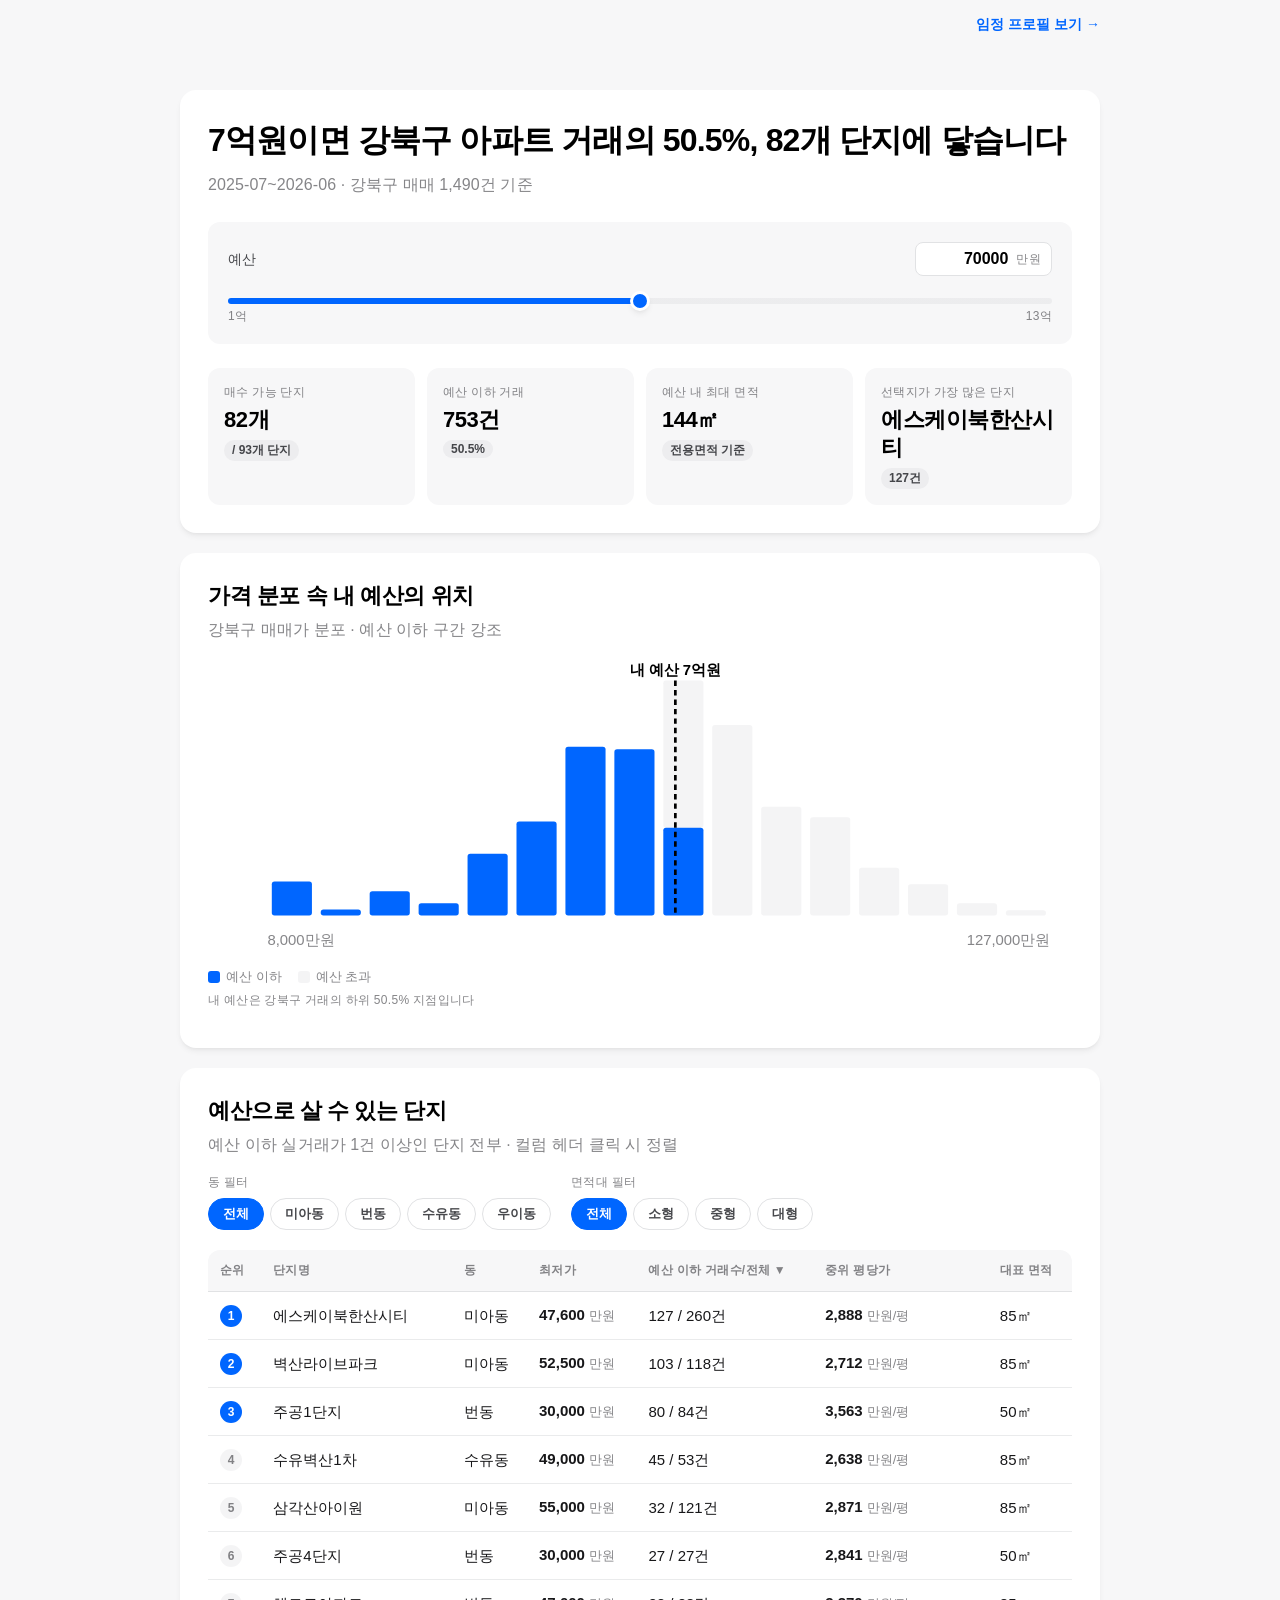
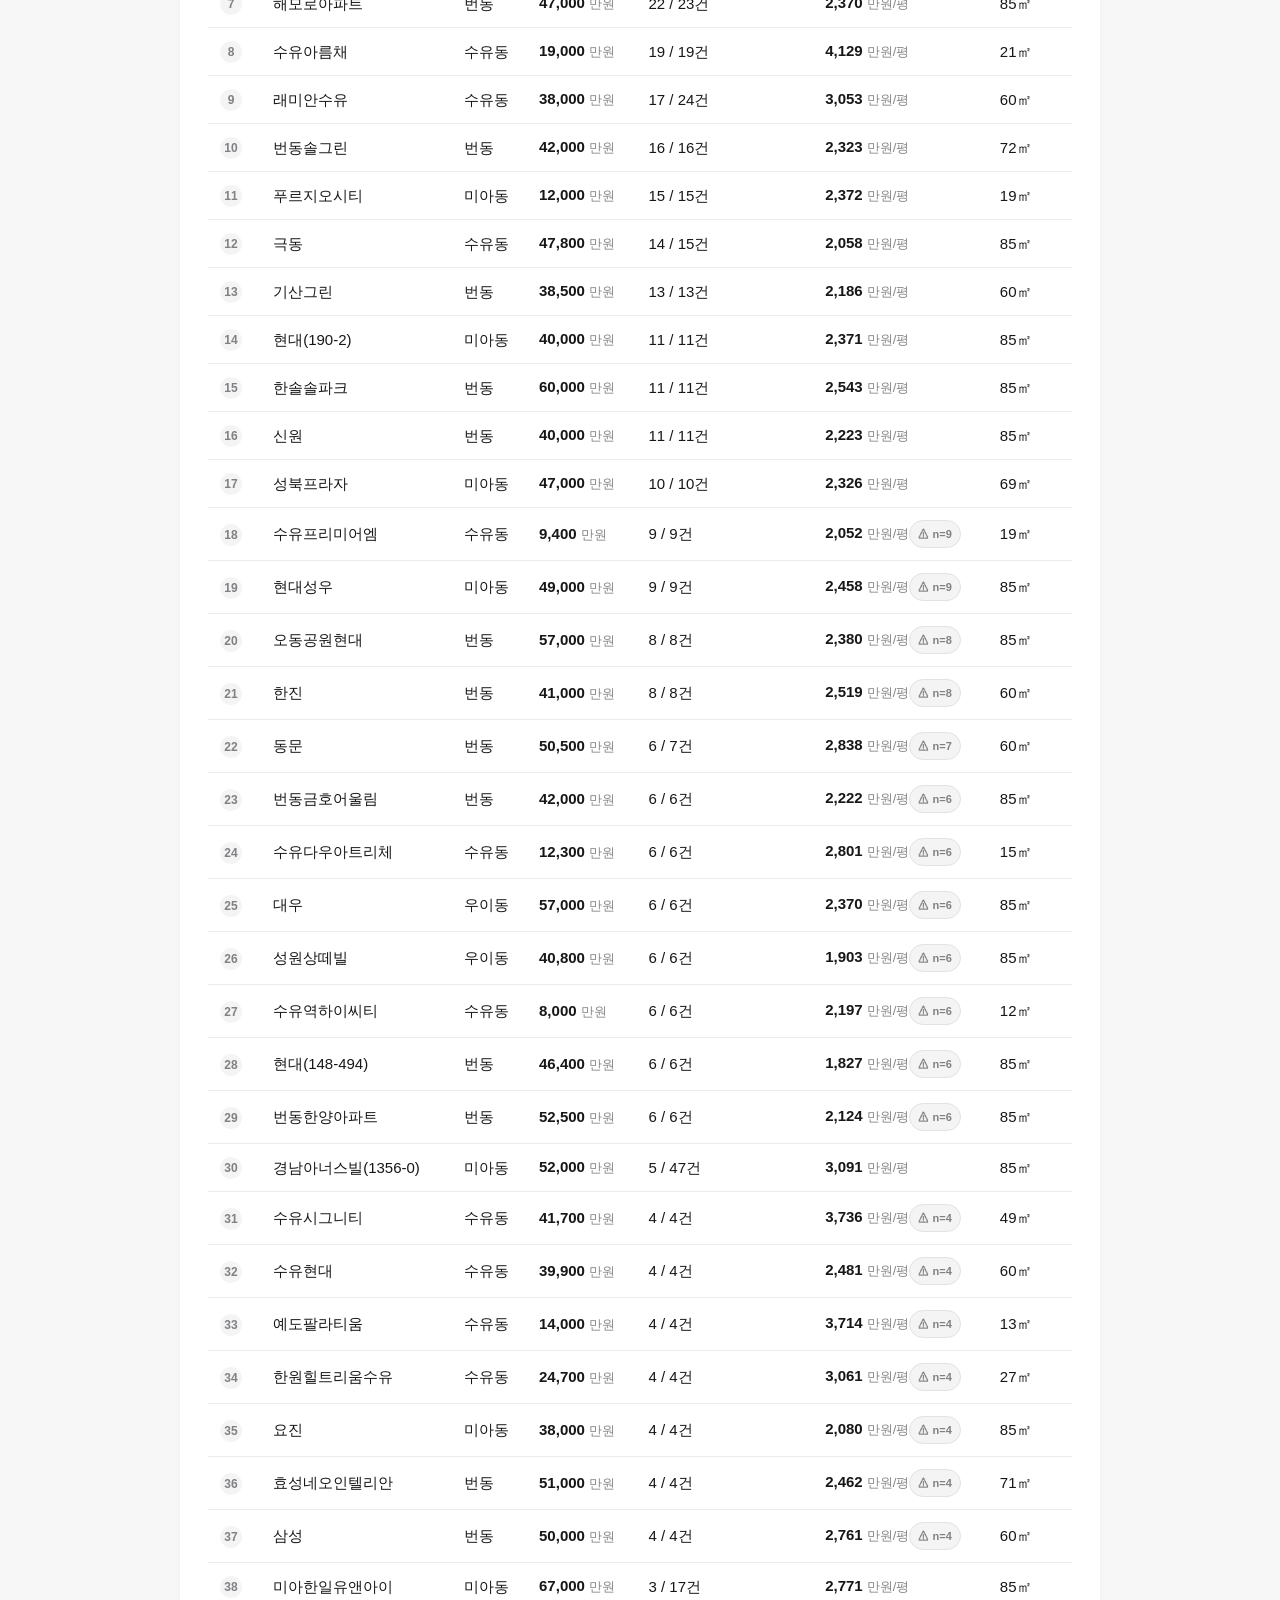
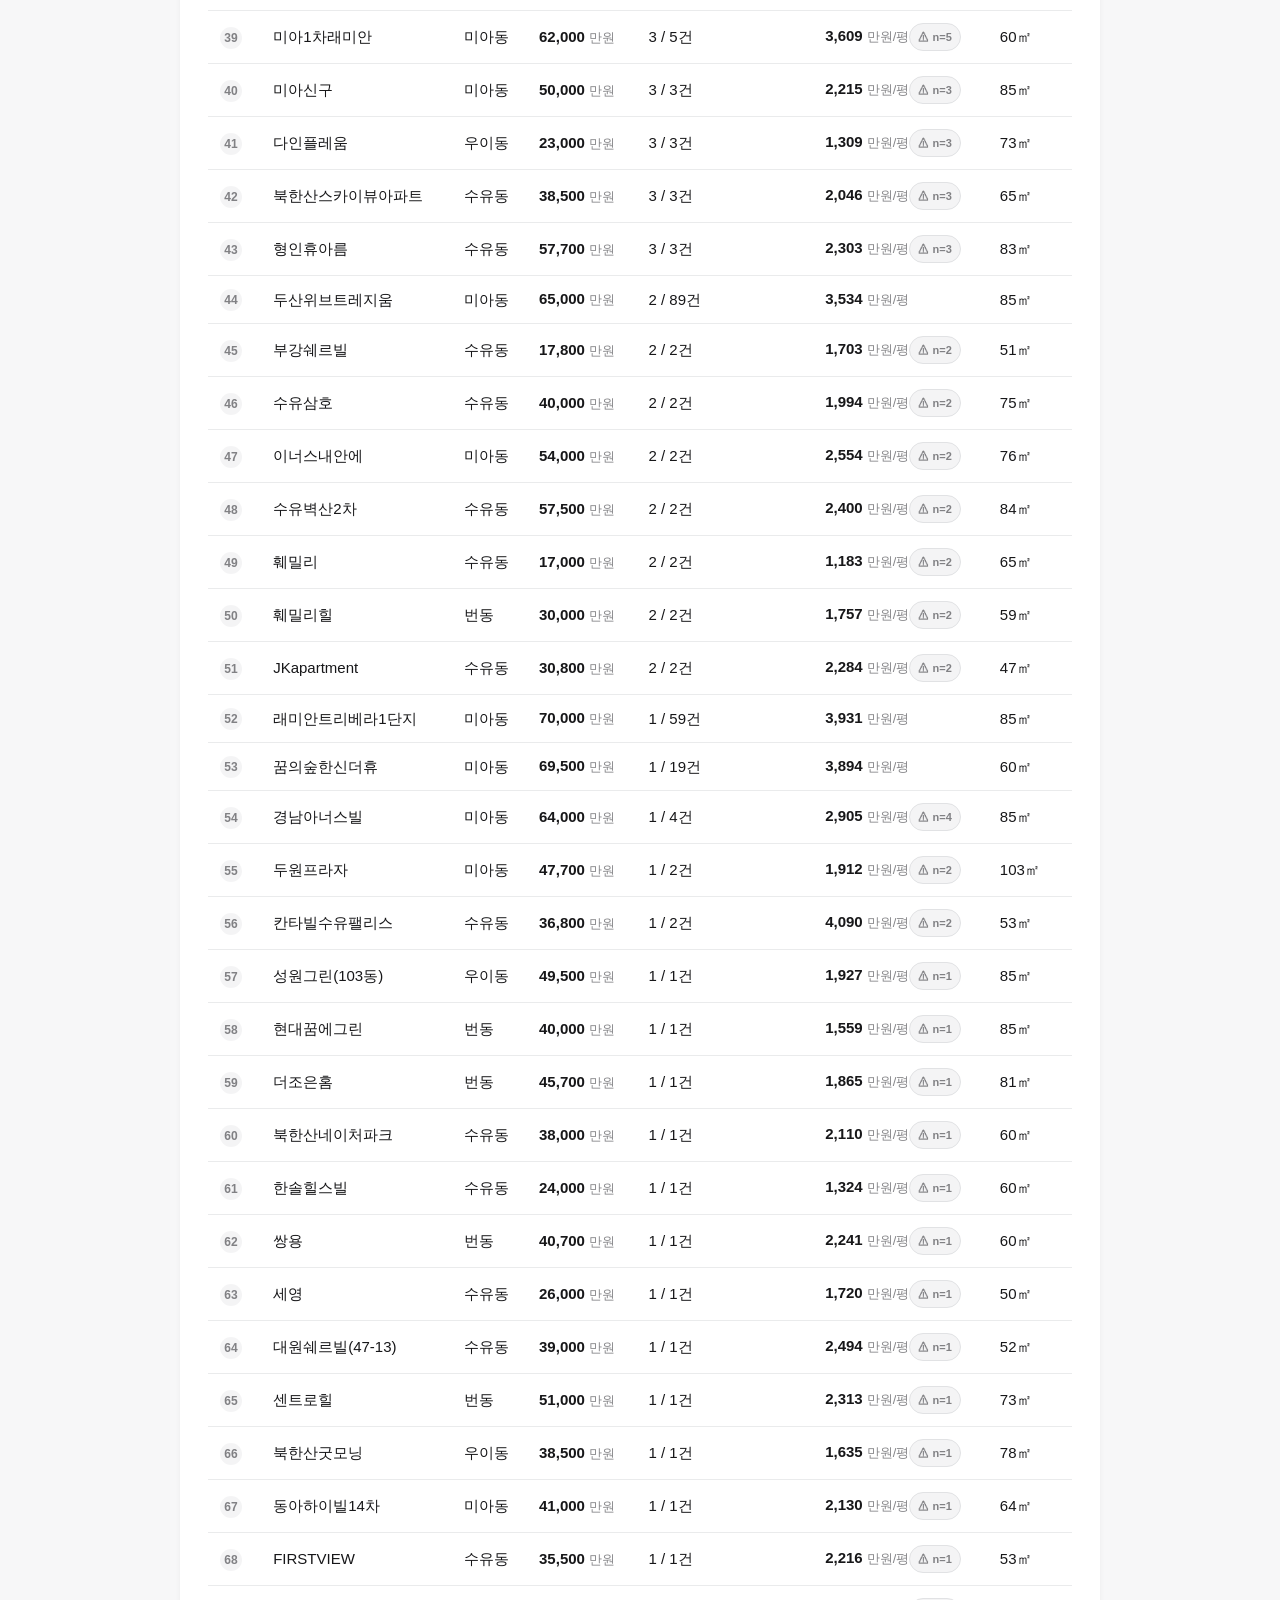
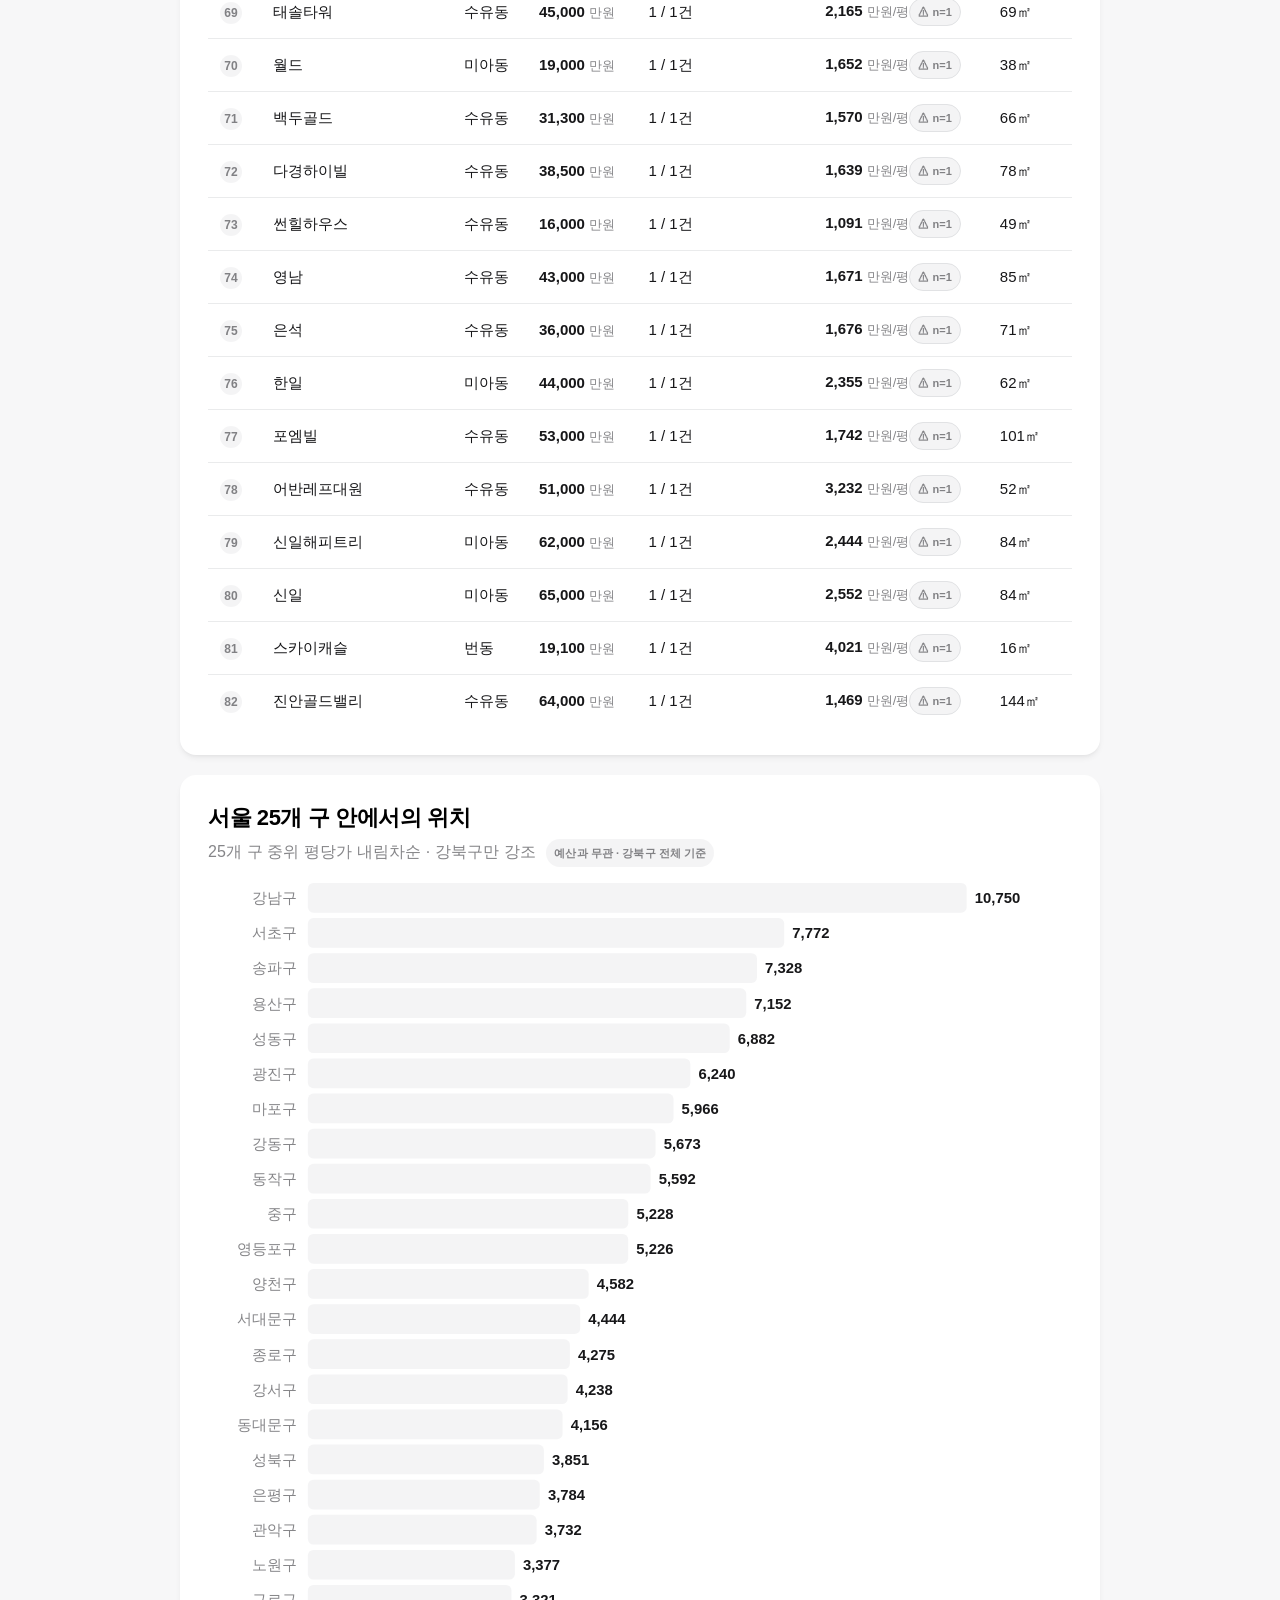
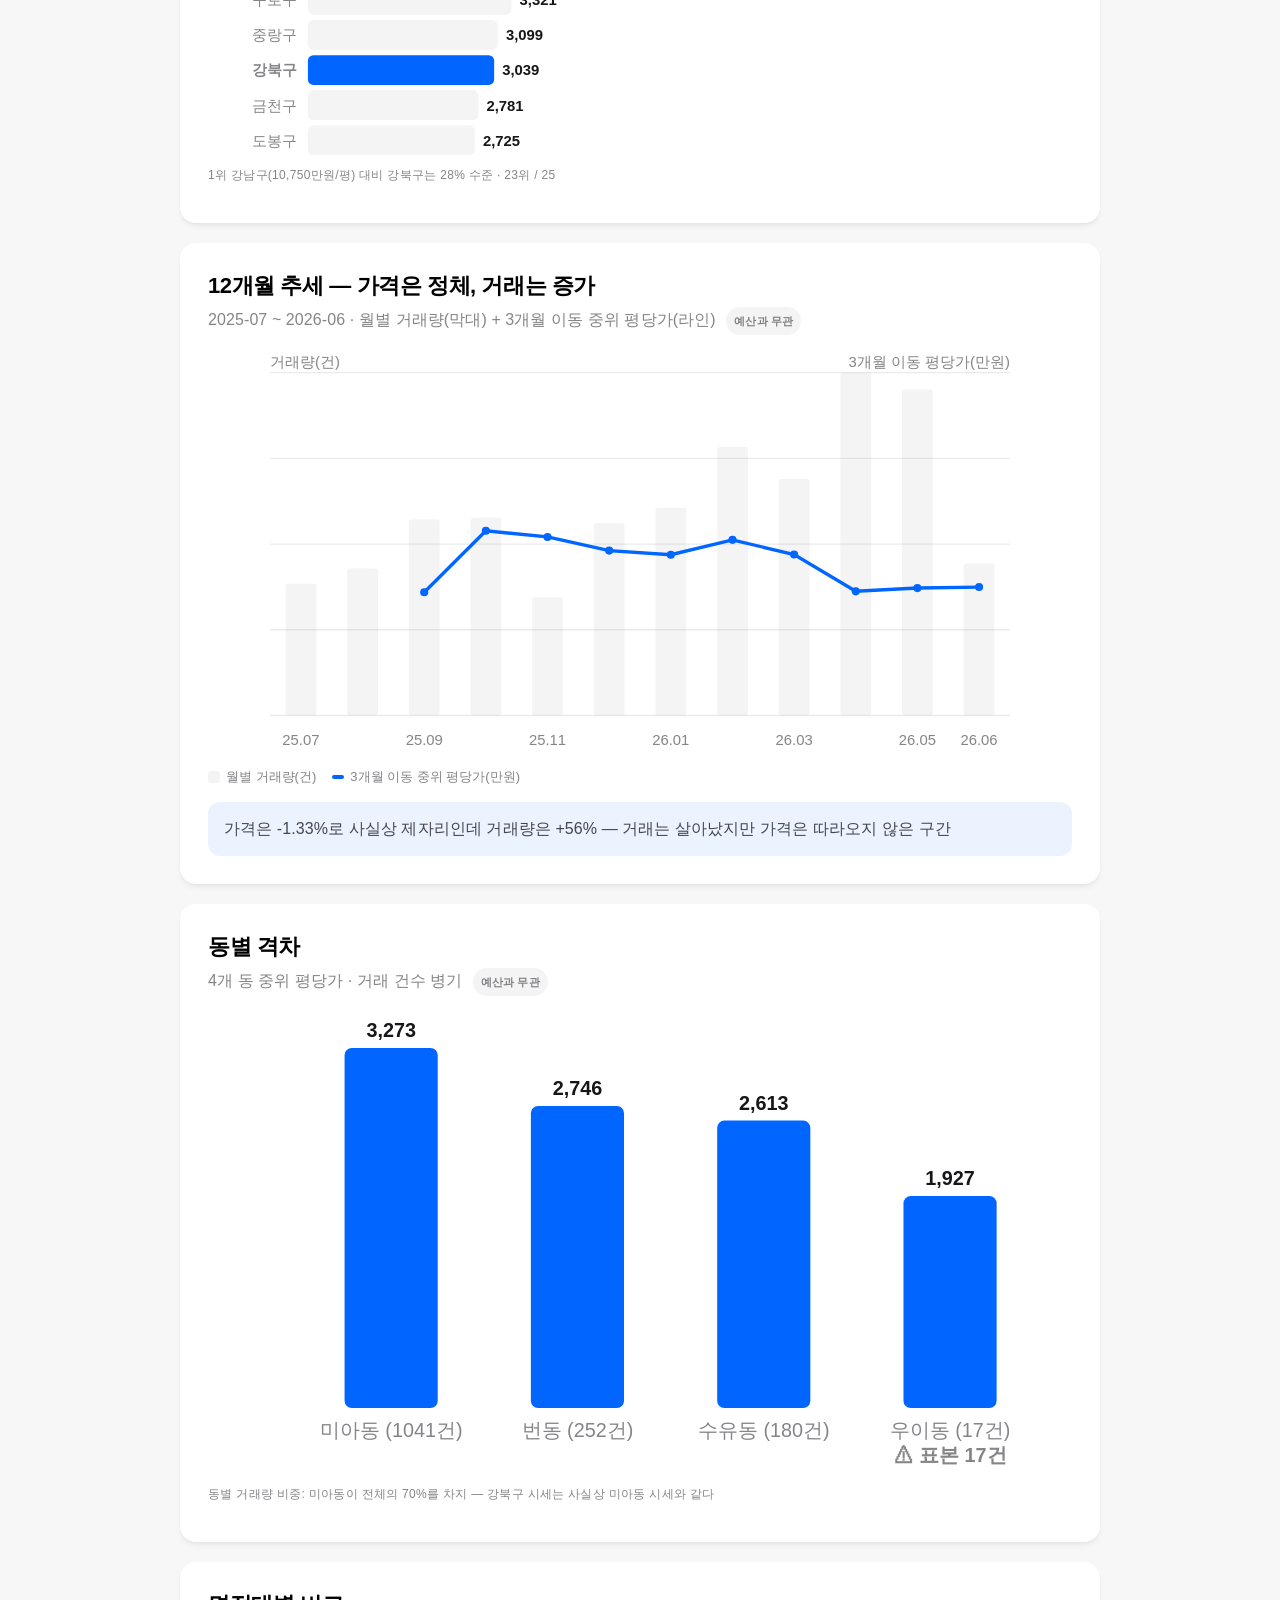
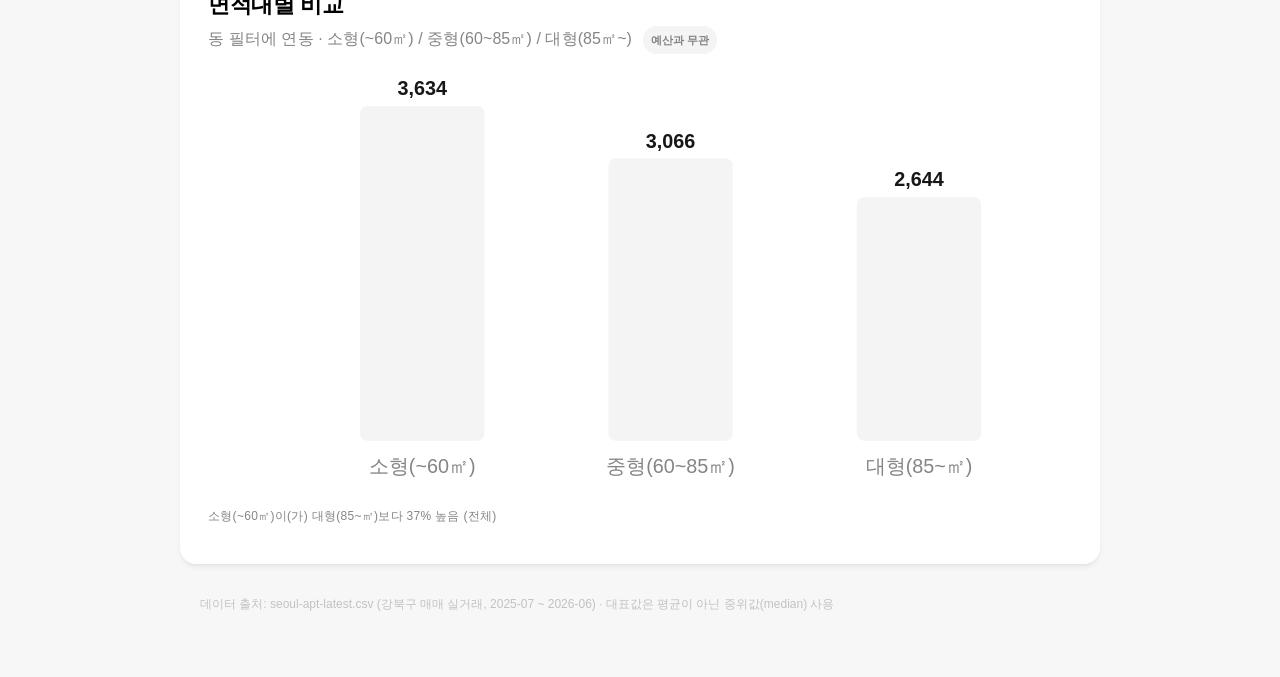
==== commit aadd5301: "Pivot dashboard to budget-driven exploration Core question changed from "how is this neighborhood do" ====
--- a/index.html
+++ b/index.html
@@ -3,7 +3,7 @@
 <head>
 <meta charset="UTF-8">
 <meta name="viewport" content="width=device-width, initial-scale=1">
-<title>강북구 아파트 매매 대시보드</title>
+<title>강북구 아파트 매매 대시보드 — 내 예산으로 뭘 살 수 있나</title>
 <link rel="stylesheet" href="assets/dashboard.css">
 </head>
 <body>
@@ -14,54 +14,50 @@
 
 <div class="wrap">
 
-  <!-- S0. 히어로 -->
+  <!-- S0. 예산 입력 + 즉답 -->
   <section class="card hero">
     <h1 class="title1 hero-headline" id="hero-headline">불러오는 중…</h1>
     <p class="body1 hero-sub" id="hero-sub"></p>
+
+    <div class="budget-control" id="budget-control">
+      <div class="budget-control-row">
+        <label class="label1" for="budget-range">예산</label>
+        <div class="budget-number-wrap">
+          <input type="number" id="budget-number" class="budget-number" min="10000" max="130000" step="1000" aria-label="예산 직접 입력 (만원 단위)">
+          <span class="caption1 budget-number-unit">만원</span>
+        </div>
+      </div>
+      <input type="range" id="budget-range" min="10000" max="130000" step="1000" value="70000"
+             aria-label="예산 슬라이더" />
+      <div class="budget-range-labels">
+        <span class="caption1">1억</span>
+        <span class="caption1">13억</span>
+      </div>
+    </div>
+
     <div class="kpi-grid" id="kpi-grid"></div>
+    <div class="empty-state" id="hero-empty" style="display:none;"></div>
   </section>
 
-  <!-- S1. 서울 25개 구 안에서의 위치 -->
+  <!-- S1. 가격 분포 + 예산선 -->
   <section class="card">
     <div class="section-header">
-      <h2 class="heading1">서울 25개 구 안에서의 위치</h2>
-      <p class="body1 section-caption">25개 구 중위 평당가 내림차순 · 강북구만 강조</p>
+      <h2 class="heading1">가격 분포 속 내 예산의 위치</h2>
+      <p class="body1 section-caption">강북구 매매가 분포 · 예산 이하 구간 강조</p>
     </div>
-    <div class="chart-scroll" id="gu-ranking-chart" role="group" aria-label="서울 25개 구 중위 평당가 랭킹 차트"></div>
-    <p class="caption1 section-caption" id="gu-ranking-caption"></p>
+    <div class="chart-scroll" id="hist-chart"></div>
+    <div class="legend">
+      <span class="legend-item"><span class="legend-swatch primary"></span>예산 이하</span>
+      <span class="legend-item"><span class="legend-swatch bar"></span>예산 초과</span>
+    </div>
+    <p class="caption1 section-caption" id="hist-caption"></p>
   </section>
 
-  <!-- S2. 12개월 추세 -->
+  <!-- S2. 예산으로 살 수 있는 단지 -->
   <section class="card">
     <div class="section-header">
-      <h2 class="heading1">12개월 추세 — 가격은 정체, 거래는 증가</h2>
-      <p class="body1 section-caption">2025-07 ~ 2026-06 · 월별 거래량(막대) + 3개월 이동 중위 평당가(라인)</p>
-    </div>
-    <div class="chart-scroll" id="monthly-chart"></div>
-    <div class="legend">
-      <span class="legend-item"><span class="legend-swatch bar"></span>월별 거래량(건)</span>
-      <span class="legend-item"><span class="legend-swatch line"></span>3개월 이동 중위 평당가(만원)</span>
-    </div>
-    <p class="section-insight body1">
-      가격은 -1.33%로 사실상 제자리인데 거래량은 +56% — 거래는 살아났지만 가격은 따라오지 않은 구간
-    </p>
-  </section>
-
-  <!-- S3. 동별 격차 -->
-  <section class="card">
-    <div class="section-header">
-      <h2 class="heading1">동별 격차</h2>
-      <p class="body1 section-caption">4개 동 중위 평당가 · 거래 건수 병기</p>
-    </div>
-    <div class="chart-scroll" id="dong-chart"></div>
-    <p class="caption1 section-caption" id="dong-caption"></p>
-  </section>
-
-  <!-- S4. 단지 랭킹 -->
-  <section class="card">
-    <div class="section-header">
-      <h2 class="heading1">단지 랭킹</h2>
-      <p class="body1 section-caption">거래 10건 이상 단지만 표시 · 컬럼 헤더 클릭 시 정렬</p>
+      <h2 class="heading1">예산으로 살 수 있는 단지</h2>
+      <p class="body1 section-caption">예산 이하 실거래가 1건 이상인 단지 전부 · 컬럼 헤더 클릭 시 정렬</p>
     </div>
 
     <div class="filter-bar">
@@ -84,11 +80,47 @@
     <div class="empty-state" id="complex-empty" style="display:none;"></div>
   </section>
 
-  <!-- S5. 면적대별 비교 -->
+  <!-- S3. 서울 25개 구 안에서의 위치 -->
+  <section class="card">
+    <div class="section-header">
+      <h2 class="heading1">서울 25개 구 안에서의 위치</h2>
+      <p class="body1 section-caption">25개 구 중위 평당가 내림차순 · 강북구만 강조 <span class="scope-tag">예산과 무관 · 강북구 전체 기준</span></p>
+    </div>
+    <div class="chart-scroll" id="gu-ranking-chart" role="group" aria-label="서울 25개 구 중위 평당가 랭킹 차트"></div>
+    <p class="caption1 section-caption" id="gu-ranking-caption"></p>
+  </section>
+
+  <!-- S4. 12개월 추세 -->
+  <section class="card">
+    <div class="section-header">
+      <h2 class="heading1">12개월 추세 — 가격은 정체, 거래는 증가</h2>
+      <p class="body1 section-caption">2025-07 ~ 2026-06 · 월별 거래량(막대) + 3개월 이동 중위 평당가(라인) <span class="scope-tag">예산과 무관</span></p>
+    </div>
+    <div class="chart-scroll" id="monthly-chart"></div>
+    <div class="legend">
+      <span class="legend-item"><span class="legend-swatch bar"></span>월별 거래량(건)</span>
+      <span class="legend-item"><span class="legend-swatch line"></span>3개월 이동 중위 평당가(만원)</span>
+    </div>
+    <p class="section-insight body1">
+      가격은 -1.33%로 사실상 제자리인데 거래량은 +56% — 거래는 살아났지만 가격은 따라오지 않은 구간
+    </p>
+  </section>
+
+  <!-- S5. 동별 격차 -->
+  <section class="card">
+    <div class="section-header">
+      <h2 class="heading1">동별 격차</h2>
+      <p class="body1 section-caption">4개 동 중위 평당가 · 거래 건수 병기 <span class="scope-tag">예산과 무관</span></p>
+    </div>
+    <div class="chart-scroll" id="dong-chart"></div>
+    <p class="caption1 section-caption" id="dong-caption"></p>
+  </section>
+
+  <!-- S6. 면적대별 비교 -->
   <section class="card">
     <div class="section-header">
       <h2 class="heading1">면적대별 비교</h2>
-      <p class="body1 section-caption">동 필터에 연동 · 소형(~60㎡) / 중형(60~85㎡) / 대형(85㎡~)</p>
+      <p class="body1 section-caption">동 필터에 연동 · 소형(~60㎡) / 중형(60~85㎡) / 대형(85㎡~) <span class="scope-tag">예산과 무관</span></p>
     </div>
     <div class="chart-scroll" id="area-band-chart"></div>
     <p class="caption1 section-caption" id="area-band-caption"></p>
--- a/assets/dashboard.css
+++ b/assets/dashboard.css
@@ -158,6 +158,121 @@
 .hero-sub {
   margin-top: 10px;
   color: var(--label-alternative);
+}
+
+/* ---------- S0 budget control ---------- */
+.budget-control {
+  margin-top: 24px;
+  padding: 20px;
+  background-color: var(--bg-alternative);
+  border-radius: var(--radius-md);
+}
+
+.budget-control-row {
+  display: flex;
+  align-items: center;
+  justify-content: space-between;
+  gap: 12px;
+  margin-bottom: 14px;
+}
+
+.budget-control-row .label1 {
+  color: var(--label-neutral);
+}
+
+.budget-number-wrap {
+  display: flex;
+  align-items: center;
+  gap: 6px;
+  background-color: var(--bg-normal);
+  border: 1px solid var(--line-solid-normal);
+  border-radius: var(--radius-sm);
+  padding: 6px 10px;
+}
+
+.budget-number {
+  width: 84px;
+  border: none;
+  background: none;
+  font: inherit;
+  font-weight: 700;
+  font-size: 1rem;
+  color: var(--label-strong);
+  text-align: right;
+  -moz-appearance: textfield;
+}
+.budget-number::-webkit-outer-spin-button,
+.budget-number::-webkit-inner-spin-button {
+  -webkit-appearance: none;
+  margin: 0;
+}
+
+.budget-number-unit {
+  color: var(--label-alternative);
+}
+
+input[type="range"]#budget-range {
+  width: 100%;
+  appearance: none;
+  -webkit-appearance: none;
+  height: 6px;
+  border-radius: 999px;
+  background: linear-gradient(
+    to right,
+    var(--primary-normal) 0%,
+    var(--primary-normal) 50%,
+    var(--fill-normal) 50%,
+    var(--fill-normal) 100%
+  );
+  outline: none;
+  cursor: pointer;
+  margin: 4px 0;
+}
+
+input[type="range"]#budget-range::-webkit-slider-thumb {
+  -webkit-appearance: none;
+  appearance: none;
+  width: 20px;
+  height: 20px;
+  border-radius: 50%;
+  background: var(--primary-normal);
+  border: 3px solid var(--bg-normal);
+  box-shadow: var(--shadow-small);
+  cursor: pointer;
+}
+
+input[type="range"]#budget-range::-moz-range-thumb {
+  width: 20px;
+  height: 20px;
+  border-radius: 50%;
+  background: var(--primary-normal);
+  border: 3px solid var(--bg-normal);
+  box-shadow: var(--shadow-small);
+  cursor: pointer;
+}
+
+input[type="range"]#budget-range::-moz-range-track {
+  height: 6px;
+  border-radius: 999px;
+  background: transparent;
+}
+
+.budget-range-labels {
+  display: flex;
+  justify-content: space-between;
+  color: var(--label-alternative);
+}
+
+.scope-tag {
+  display: inline-block;
+  margin-left: 6px;
+  padding: 1px 8px;
+  border-radius: 999px;
+  background-color: var(--fill-normal);
+  color: var(--label-alternative);
+  font-size: 0.6875rem;
+  font-weight: 700;
+  vertical-align: middle;
 }
 
 .kpi-grid {
@@ -277,6 +392,10 @@
 }
 .legend-swatch.bar { background-color: var(--chart-bar-neutral); }
 .legend-swatch.line { background-color: var(--primary-normal); border-radius: 999px; height: 4px; }
+.legend-swatch.primary { background-color: var(--chart-bar-primary); }
+
+.budget-marker-line { stroke: var(--label-strong); stroke-width: 2; stroke-dasharray: 4 3; }
+.budget-marker-text { fill: var(--label-strong); font-weight: 700; }
 
 /* ---------- filters ---------- */
 .filter-bar {
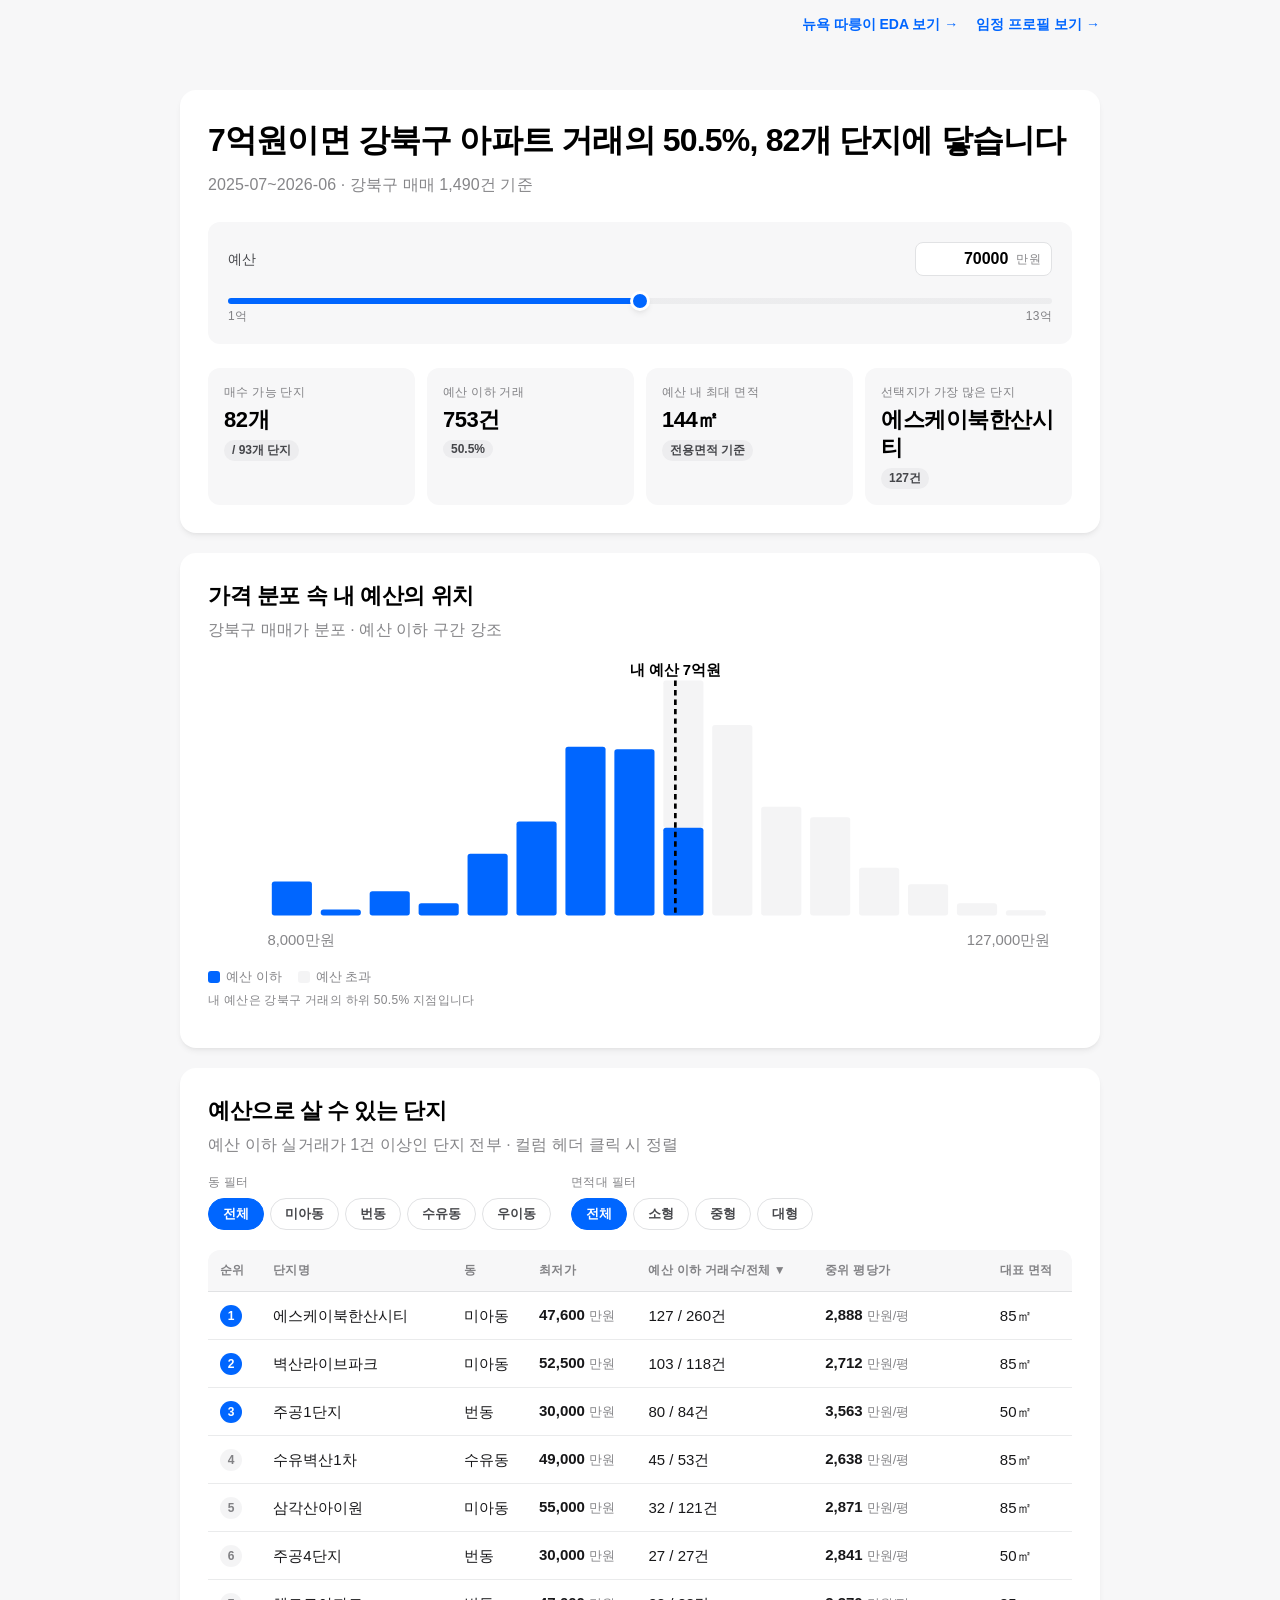
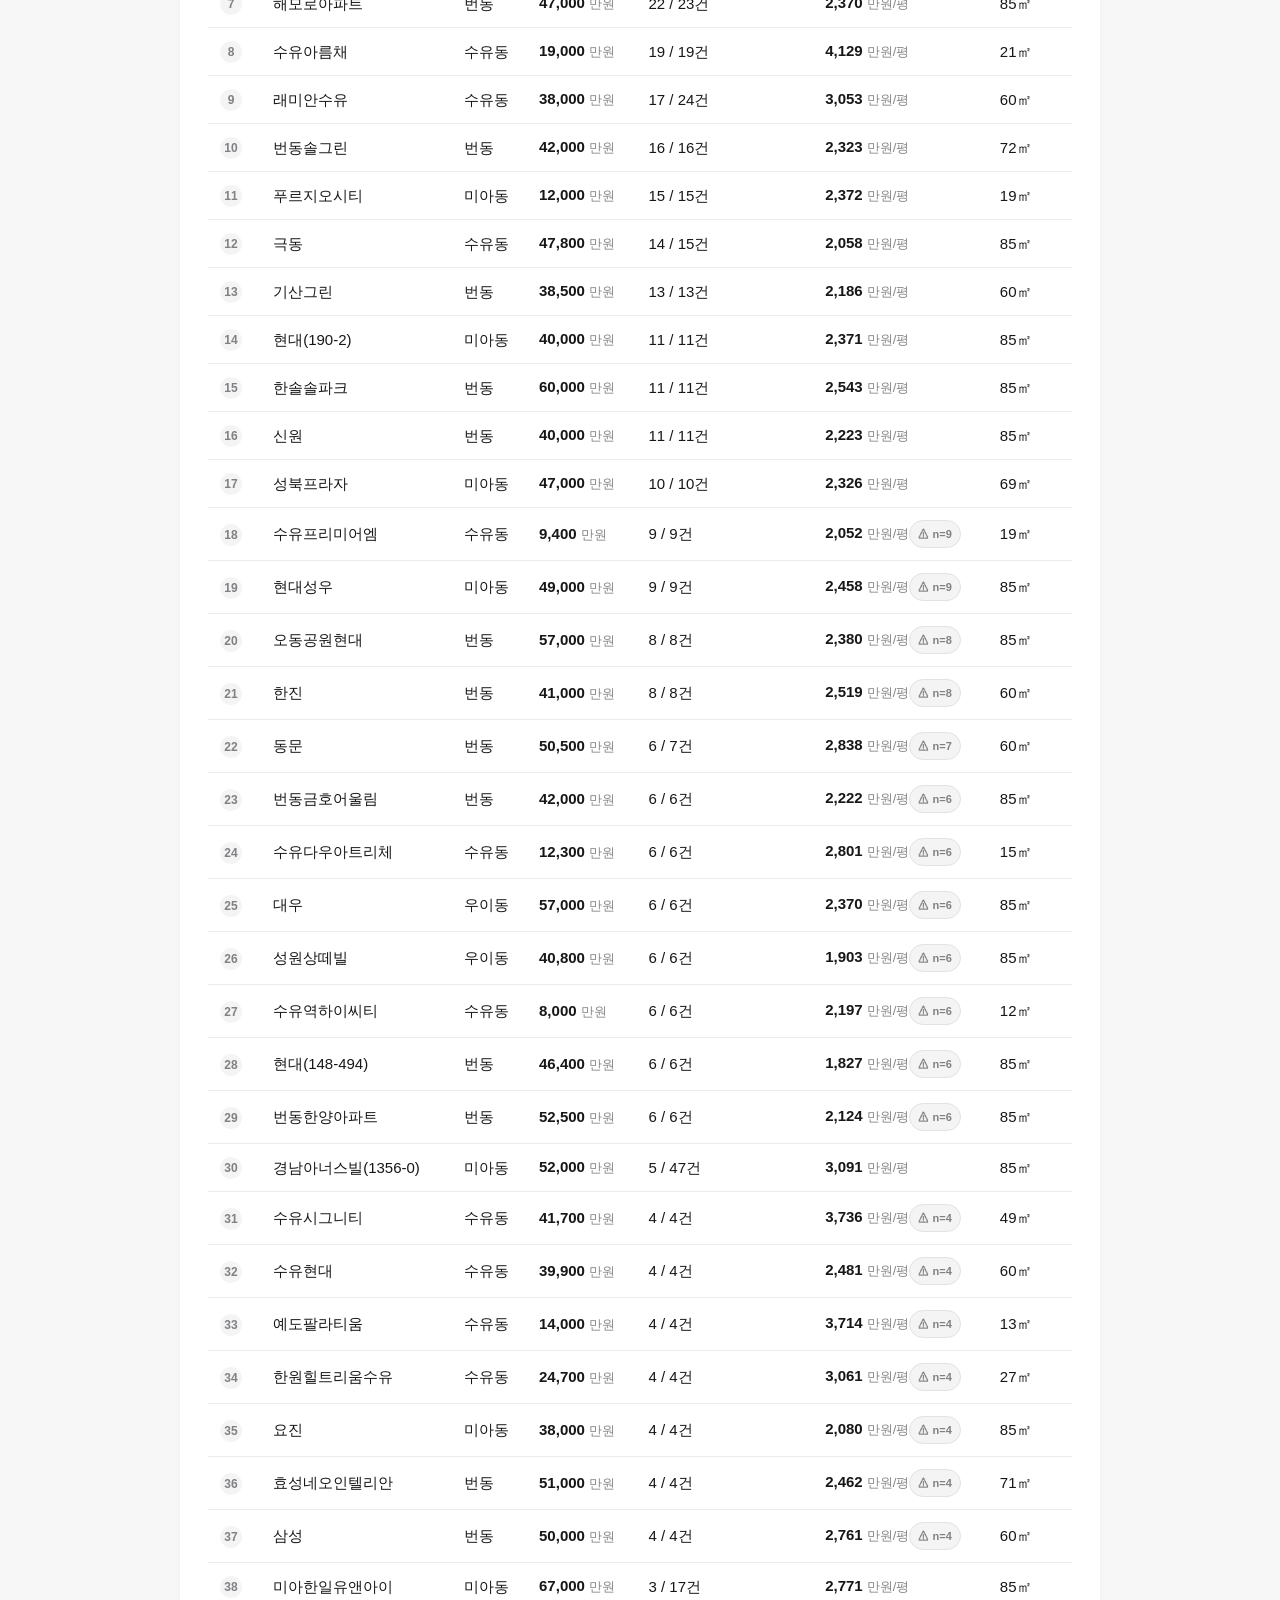
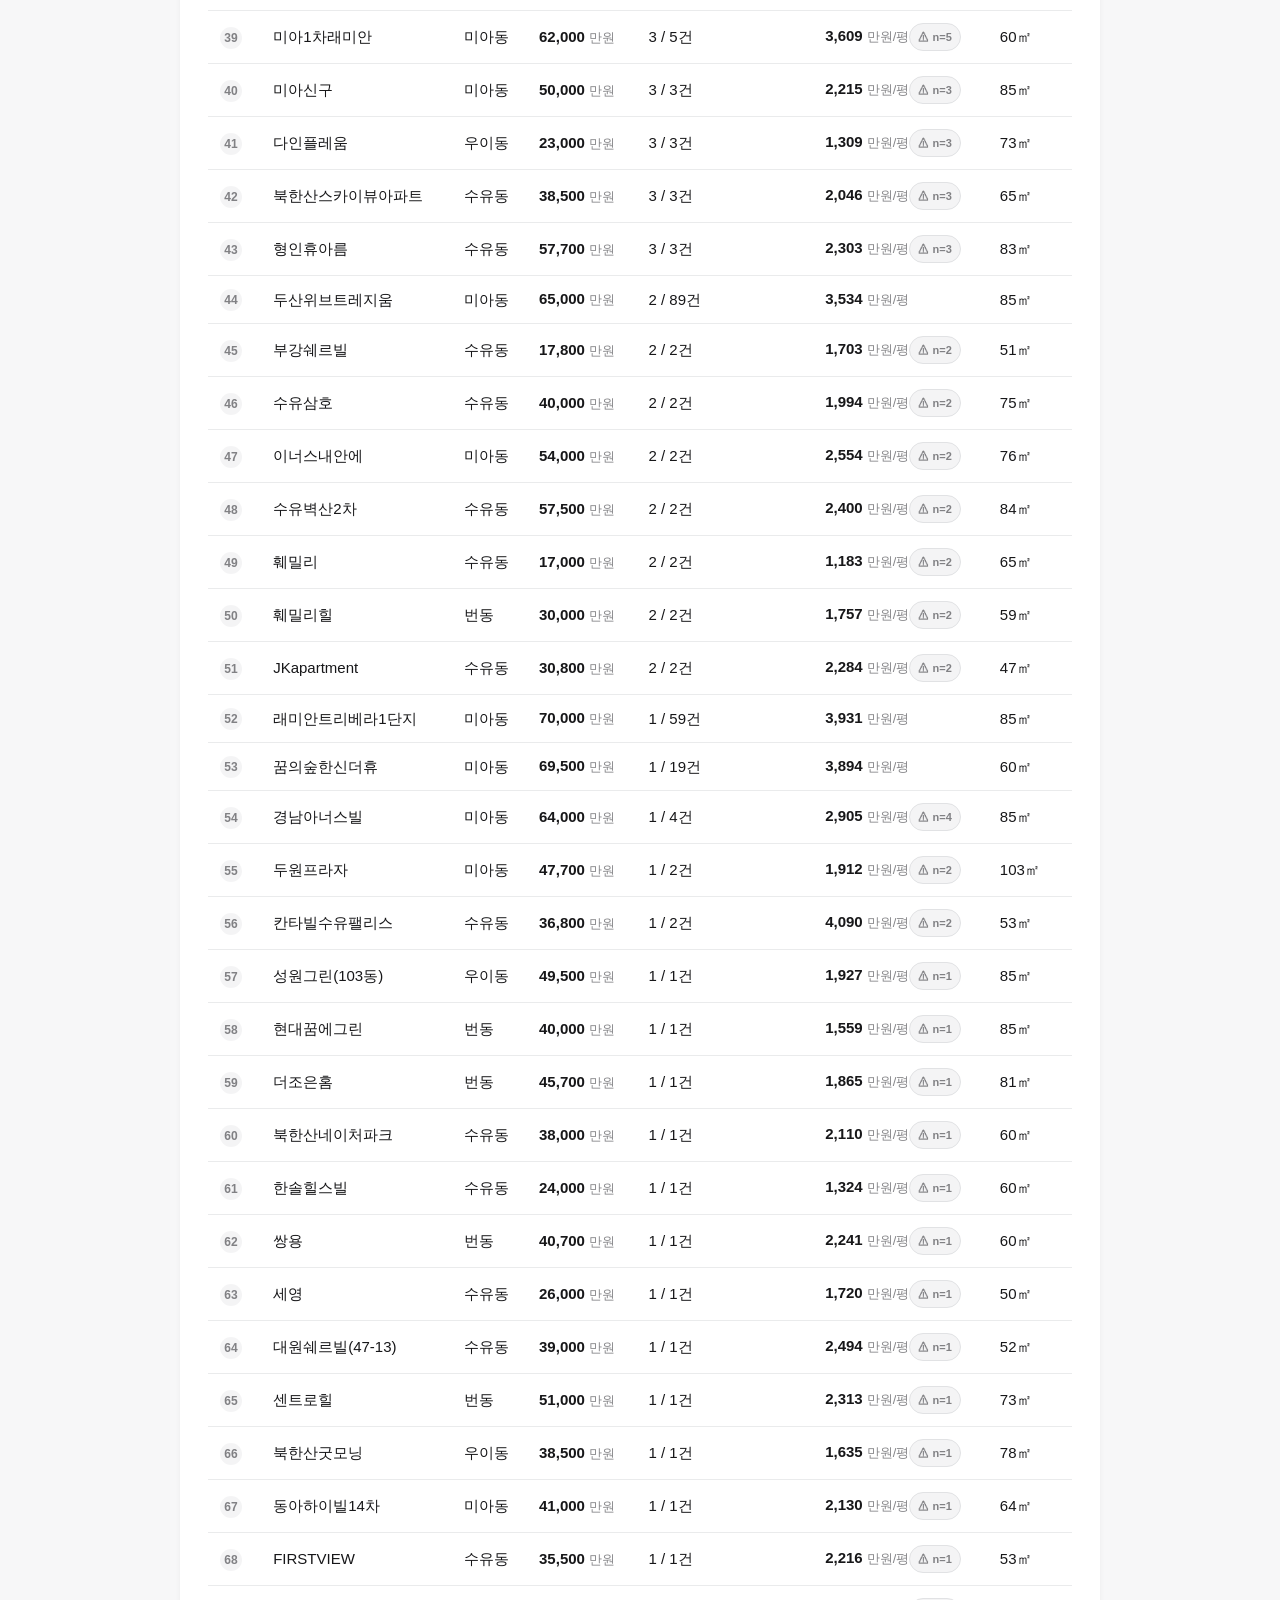
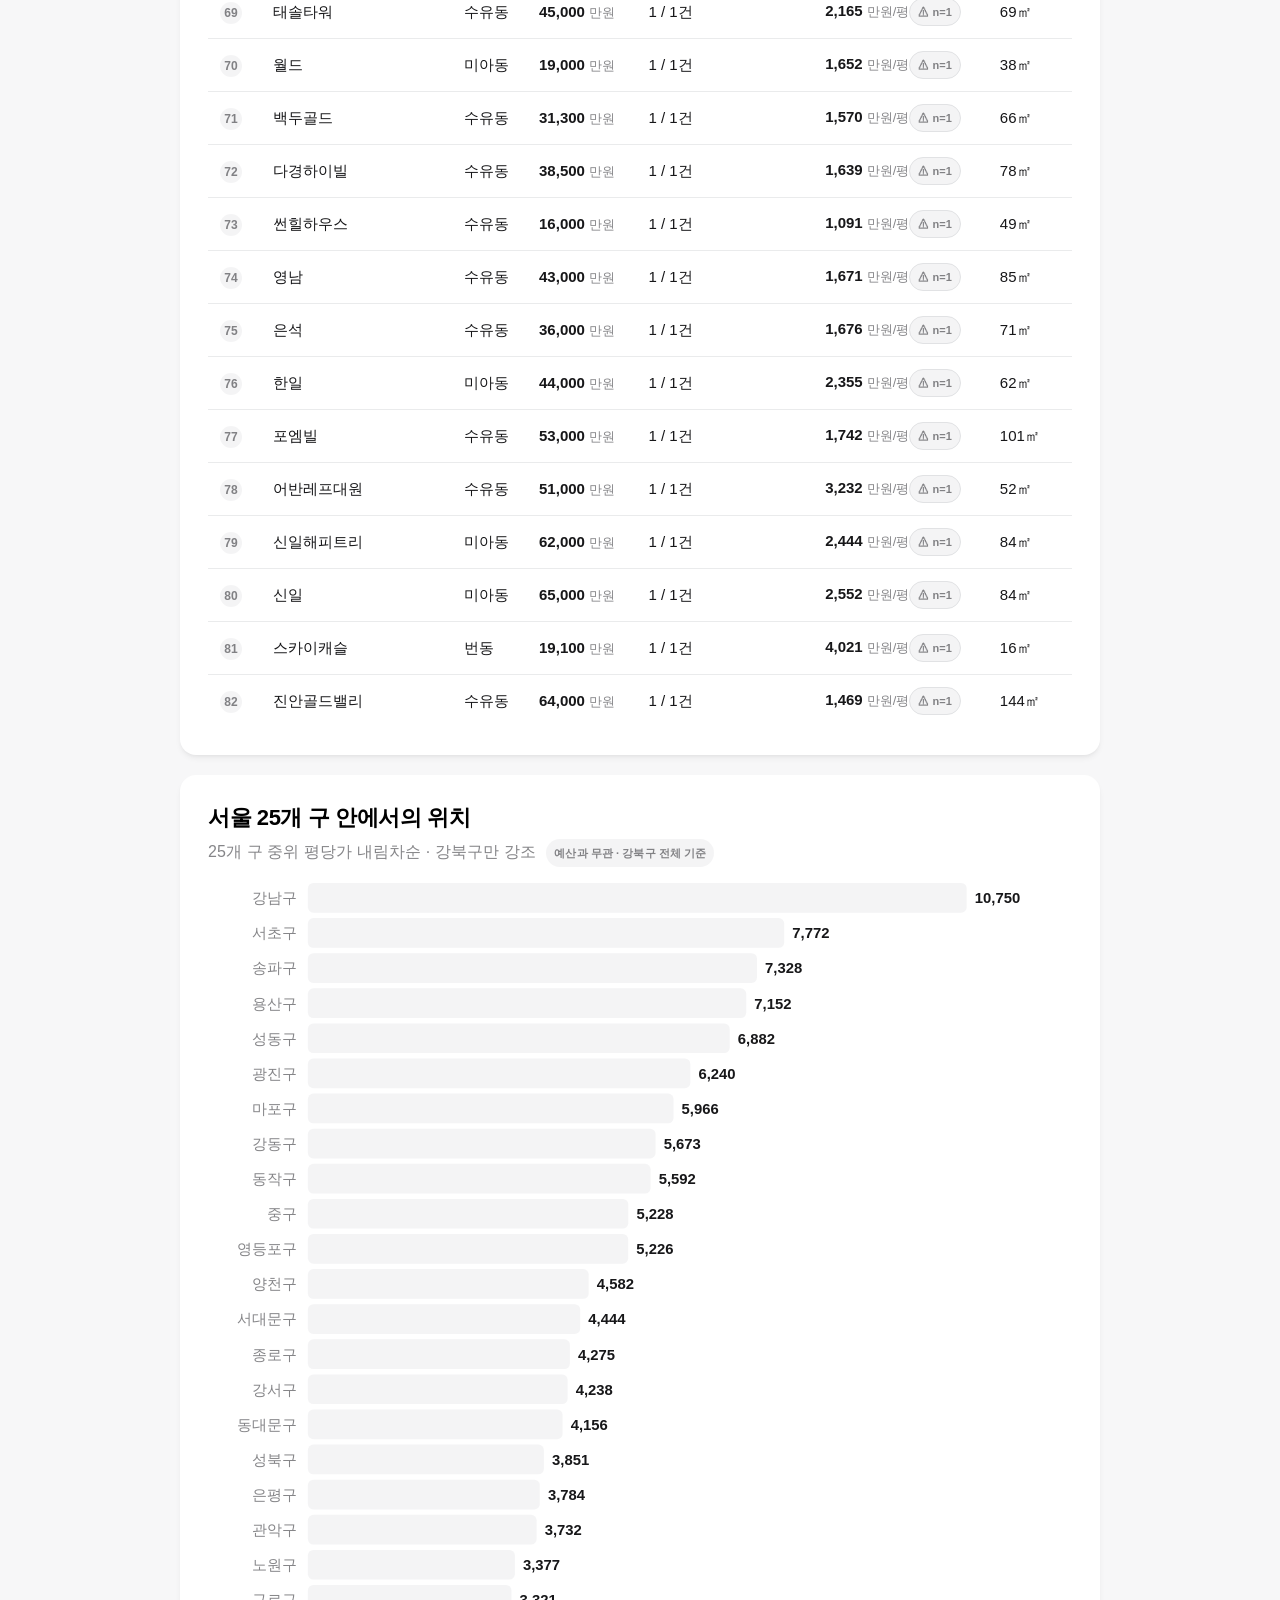
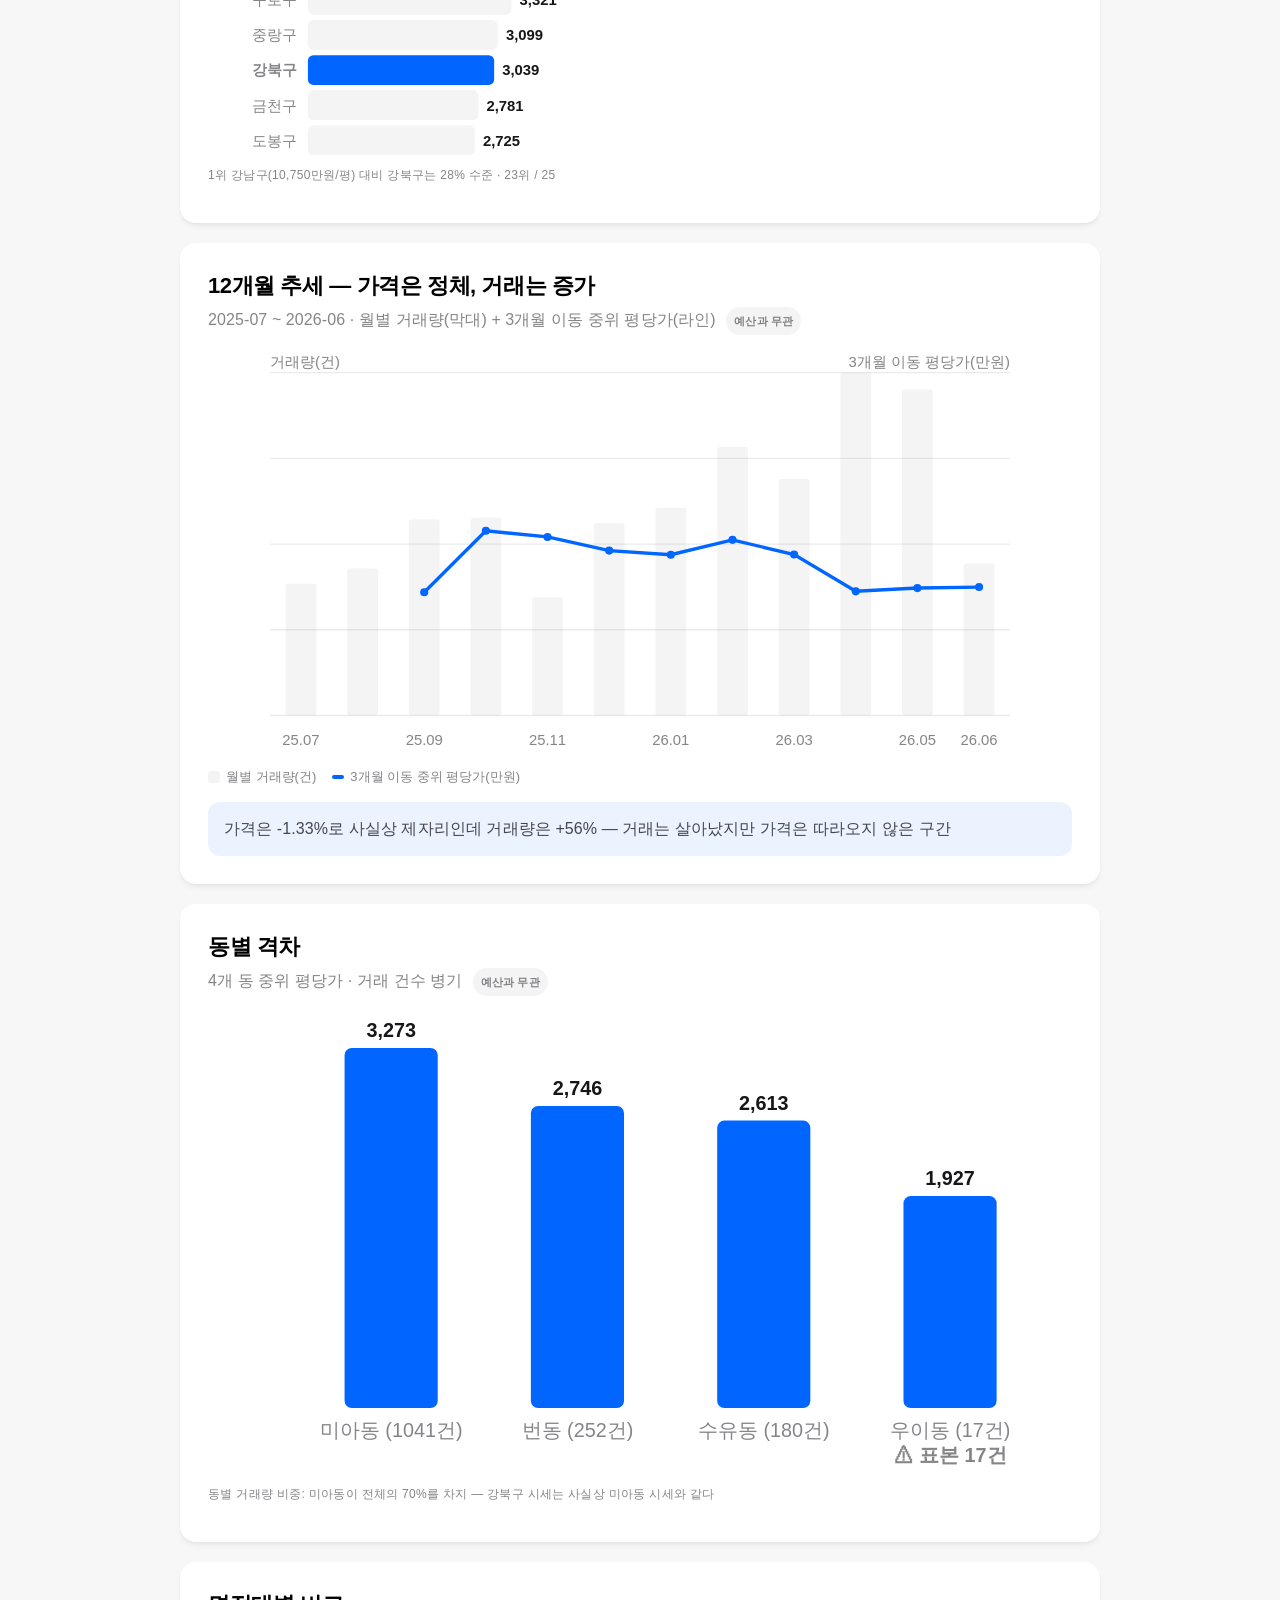
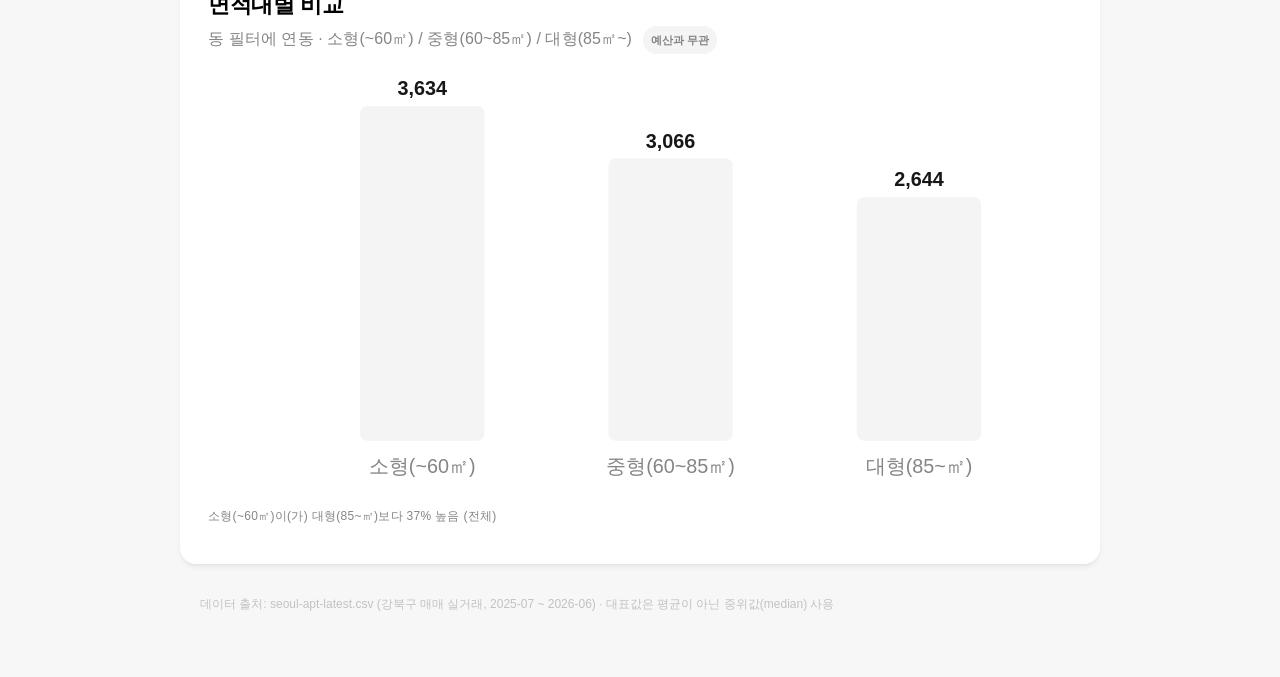
==== commit 2fba2dbb: "add NY Citi Bike EDA dashboard 뉴욕 Citi Bike 2023 Q1 (저지시티) 16,786건을 표준 EDA 5단계로 분석한 단일 파일 대시보드. 외부 의" ====
--- a/index.html
+++ b/index.html
@@ -9,6 +9,7 @@
 <body>
 
 <nav class="top-nav">
+  <a href="citibike-eda.html">뉴욕 따릉이 EDA 보기 →</a>
   <a href="profile.html">임정 프로필 보기 →</a>
 </nav>
 
--- a/assets/dashboard.css
+++ b/assets/dashboard.css
@@ -104,6 +104,8 @@
 .top-nav {
   display: flex;
   justify-content: flex-end;
+  gap: 18px;
+  flex-wrap: wrap;
   padding: 16px 20px 0;
   max-width: 960px;
   margin: 0 auto;
